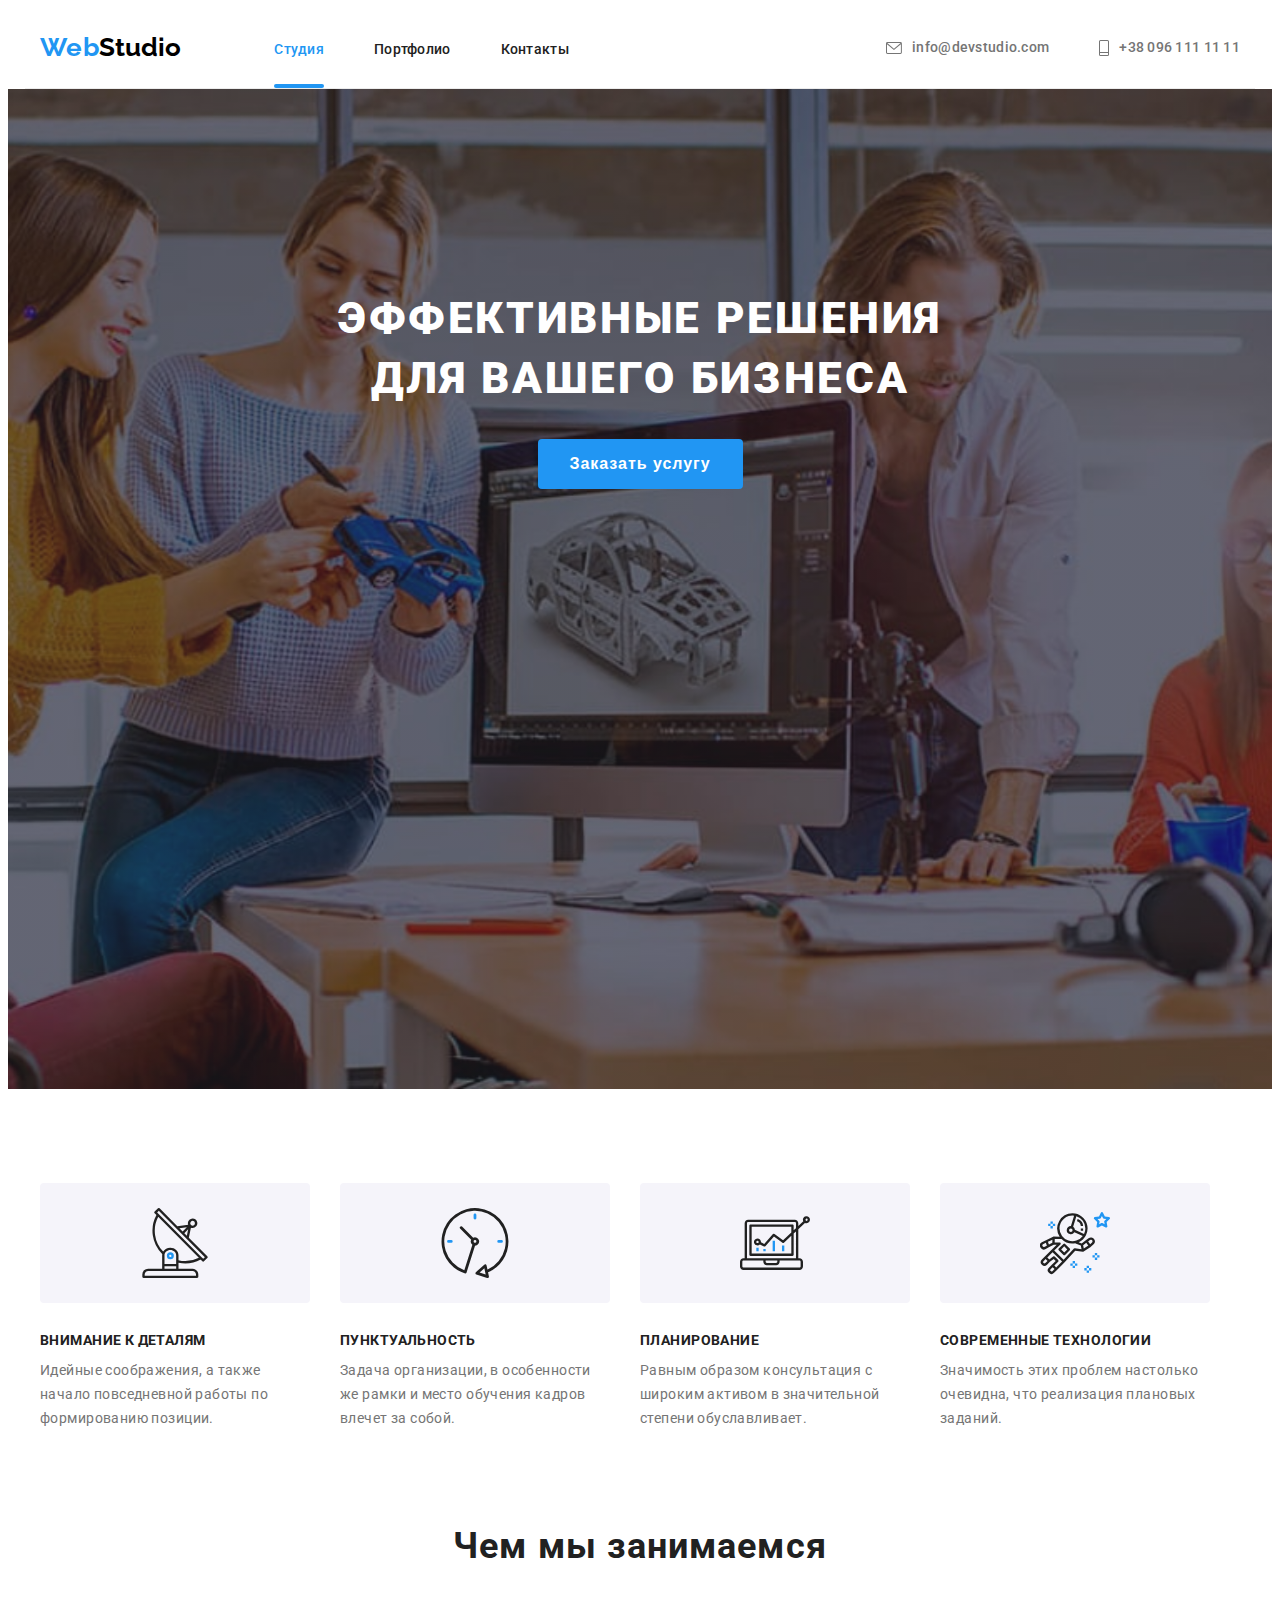
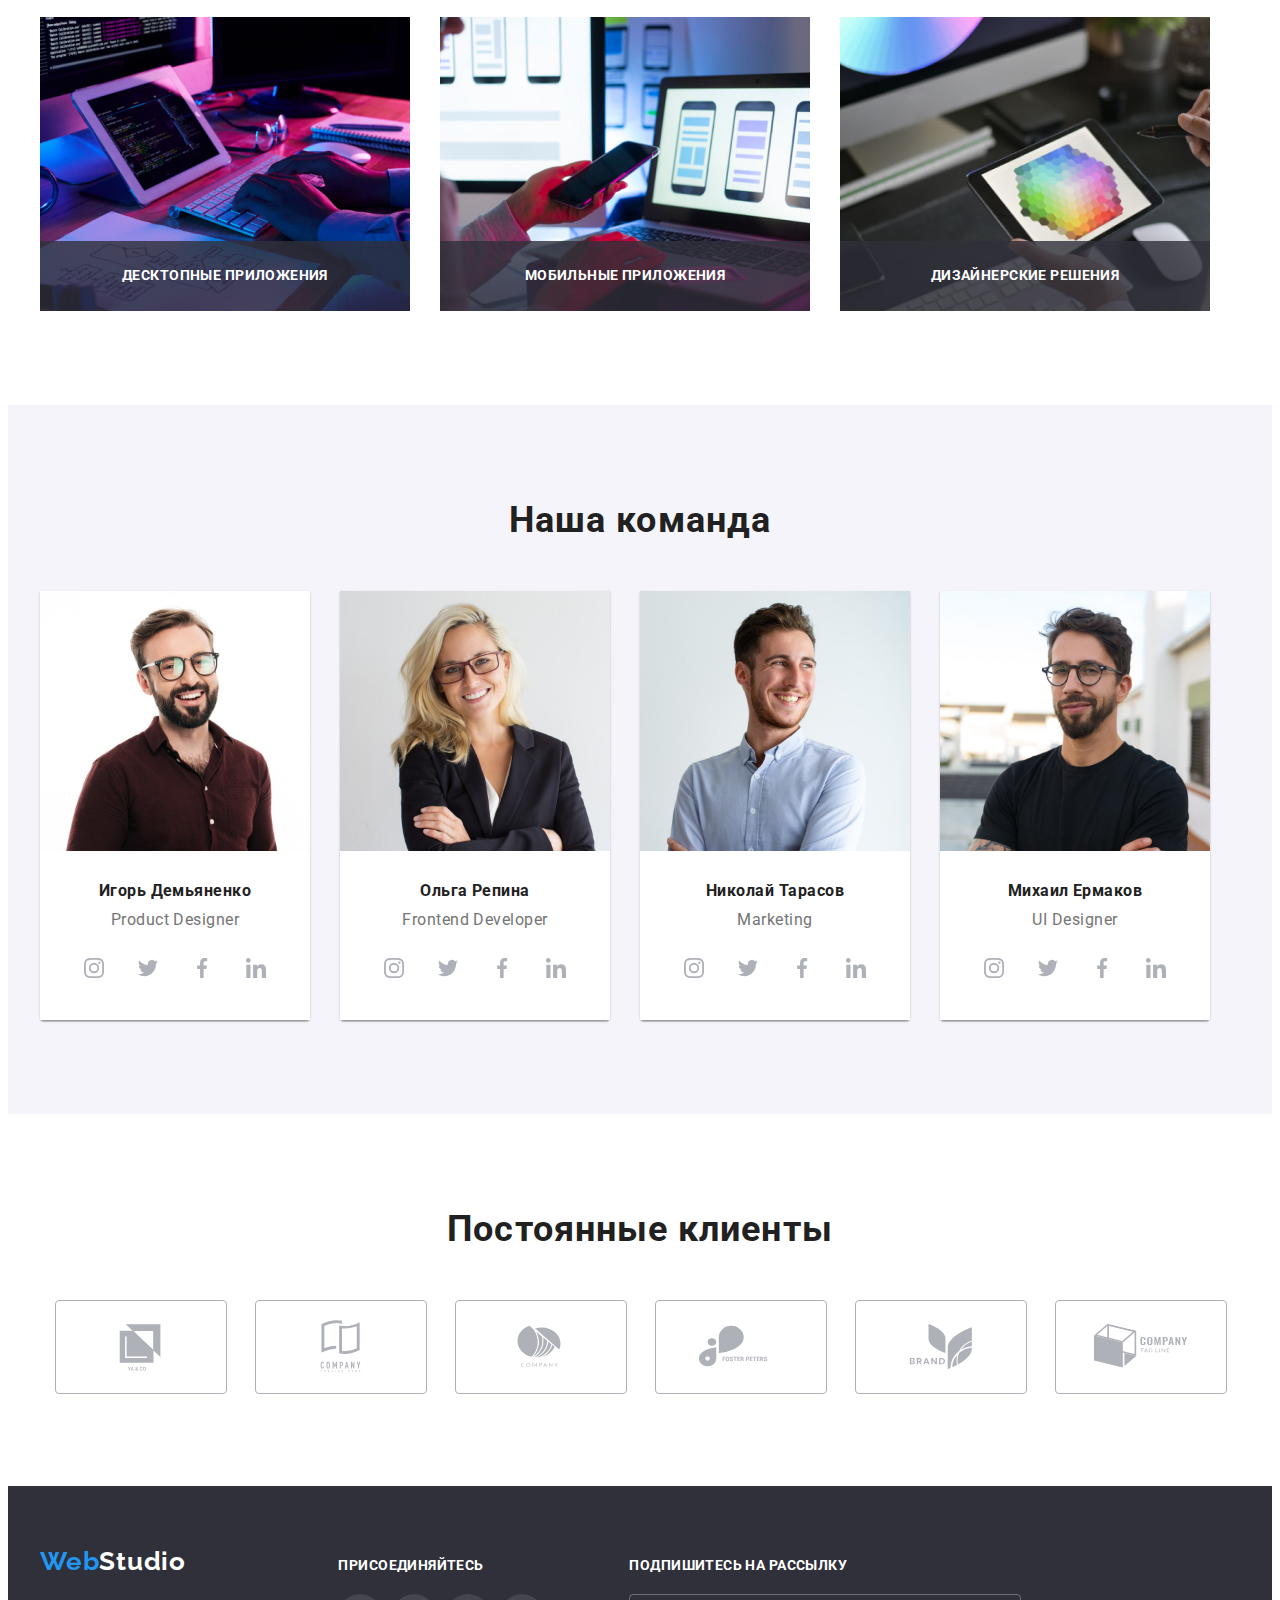
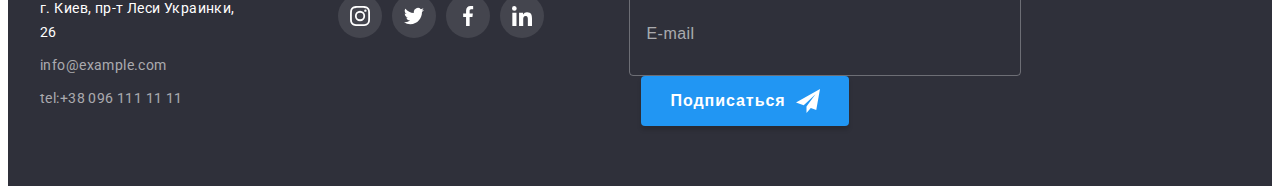
==== index.html @ cd9fed8a "hw-6 clone" ====
<!DOCTYPE html>
<html lang="en">
  <head>
    <meta charset="UTF-8" />
    <meta http-equiv="X-UA-Compatible" content="IE=edge" />
    <meta name="viewport" content="width=device-width, initial-scale=1.0" />
    <title>Document</title>
    <link
      href="https://fonts.googleapis.com/css2?family=Raleway:wght@700&family=Roboto:wght@400;500;700;900&display=swap"
      rel="stylesheet"
    />
    <link
      rel="stylesheet"
      href="https://cdnjs.cloudflare.com/ajax/libs/modern-normalize/1.1.0/modern-normalize.min.css"
      integrity="sha512-wpPYUAdjBVSE4KJnH1VR1HeZfpl1ub8YT/NKx4PuQ5NmX2tKuGu6U/JRp5y+Y8XG2tV+wKQpNHVUX03MfMFn9Q=="
      crossorigin="anonymous"
      referrerpolicy="no-referrer"
    />
    <link rel="stylesheet" href="./CSS/Styles.css" />
  </head>
  <body>
    <header class="header">
      <div class="container header-container">
        <nav class="navigation">
          <a href="" class="logo"><span class="logo-web">Web</span>Studio</a>
          <ul class="site-nav list">
            <li class="header-item">
              <a href="" class="nav-menu-link link current">Студия</a>
            </li>
            <li class="header-item">
              <a href="./portfolio.html" class="nav-menu-link link"
                >Портфолио</a
              >
            </li>
            <li class="header-item">
              <a href="" class="nav-menu-link link">Контакты</a>
            </li>
          </ul>
        </nav>
        <ul class="auth-nav list">
          <li class="header-link">
            <a href="mailto:info@devstudio.com" class="link">
              <svg class="icon-header" height="12" width="16">
                <use href="./imagas/icons.svg#icon-envelope"></use>
              </svg>
              info@devstudio.com</a
            >
          </li>
          <li class="header-link">
            <a href="tel:+380961111111" class="link">
              <svg class="icon-header" height="16" width="10">
                <use href="./imagas/icons.svg#icon-Vector"></use>
              </svg>
              +38 096 111 11 11</a
            >
          </li>
        </ul>
      </div>
    </header>
    <main>
      <section class="hero">
        <h1 class="hero-title">Эффективные решения <br />для вашего бизнеса</h1>
        <button type="button" class="hero-btn btn" data-modal-open>
          Заказать услугу
        </button>
      </section>
      <section class="section about">
        <div class="container">
          <h2 class="visually-hidden">galery</h2>
          <ul class="about-list">
            <li class="about-item">
              <div class="icon-about">
                <svg width="70" height="70">
                  <use href="imagas/icons.svg#icon-antenna"></use>
                </svg>
              </div>
              <h3 class="about-title">Внимание к деталям</h3>
              <p class="about-text">
                Идейные соображения, а также начало повседневной работы по
                формированию позиции.
              </p>
            </li>
            <li class="about-item">
              <div class="icon-about">
                <svg width="70" height="70">
                  <use href="imagas/icons.svg#icon-clock"></use>
                </svg>
              </div>
              <h3 class="about-title">Пунктуальность</h3>
              <p class="about-text">
                Задача организации, в особенности же рамки и место обучения
                кадров влечет за собой.
              </p>
            </li>
            <li class="about-item">
              <div class="icon-about">
                <svg width="70" height="70">
                  <use href="imagas/icons.svg#icon-diagram"></use>
                </svg>
              </div>
              <h3 class="about-title">Планирование</h3>
              <p class="about-text">
                Равным образом консультация с широким активом в значительной
                степени обуславливает.
              </p>
            </li>
            <li class="about-item">
              <div class="icon-about">
                <svg width="70" height="70">
                  <use href="imagas/icons.svg#icon-astronaut"></use>
                </svg>
              </div>
              <h3 class="about-title">Современные технологии</h3>
              <p class="about-text">
                Значимость этих проблем настолько очевидна, что реализация
                плановых заданий.
              </p>
            </li>
          </ul>
        </div>
      </section>
      <section class="section section-works">
        <div class="container">
          <h2 class="section-title">Чем мы занимаемся</h2>
          <ul class="works-list">
            <li class="works-item">
              <img
                class="works-img"
                src="./imagas/img.png"
                alt="/images/
                    What are we doing"
                width="370"
                height="294"
              />
              <p class="work-text">Десктопные приложения</p>
            </li>
            <li class="works-item">
              <img
                class="works-img"
                src="./imagas/img_1.png"
                alt="/images/
                    What are we doing"
                width="370"
                height="294"
              />
              <p class="work-text">Мобильные приложения</p>
            </li>
            <li class="works-item">
              <img
                class="works-img"
                src="./imagas/img_2.png"
                alt="/images/
                    What are we doing"
                width="370"
                height="294"
              />
              <p class="work-text">Дизайнерские решения</p>
            </li>
          </ul>
        </div>
      </section>
      <section class="section team">
        <div class="container">
          <h2 class="section-title">Наша команда</h2>
          <ul class="team-list">
            <li class="team-item">
              <img
                class="team-img"
                src="./imagas/Игорь_Демьяненко.jpg"
                alt="./images/
                    Igor Demyanenko"
                width="270"
                height="260"
              />
              <div class="team-item-contens">
                <h3 class="team-title">Игорь Демьяненко</h3>
                <p class="team-text">Product Designer</p>
                <ul class="icon-socials">
                  <li class="icon-team">
                    <a class="icon-link" href="#">
                      <svg class="icon-team-svg" width="20" height="20">
                        <use href="imagas/icons.svg#icon-instagram"></use>
                      </svg>
                    </a>
                  </li>
                  <li class="icon-team">
                    <a class="icon-link" href="#">
                      <svg class="icon-team-svg" width="20" height="20">
                        <use href="imagas/icons.svg#icon-twitter"></use>
                      </svg>
                    </a>
                  </li>
                  <li class="icon-team">
                    <a class="icon-link" href="#">
                      <svg class="icon-team-svg" width="20" height="20">
                        <use href="imagas/icons.svg#icon-facebook"></use>
                      </svg>
                    </a>
                  </li>
                  <li class="icon-team">
                    <a class="icon-link" href="#">
                      <svg class="icon-team-svg" width="20" height="20">
                        <use href="imagas/icons.svg#icon-linkedin"></use>
                      </svg>
                    </a>
                  </li>
                </ul>
              </div>
            </li>
            <li class="team-item">
              <img
                class="team-img"
                src="./imagas/Ольга_Репина-min.jpg"
                alt="./images/Olga Repina"
                width="270"
                height="260"
              />
              <div class="team-item-contens">
                <h3 class="team-title">Ольга Репина</h3>
                <p class="team-text">Frontend Developer</p>
                <ul class="icon-socials">
                  <li class="icon-team">
                    <a class="icon-link" href="#">
                      <svg class="icon-team-svg" width="20" height="20">
                        <use href="imagas/icons.svg#icon-instagram"></use>
                      </svg>
                    </a>
                  </li>
                  <li class="icon-team">
                    <a class="icon-link" href="#">
                      <svg class="icon-team-svg" width="20" height="20">
                        <use href="imagas/icons.svg#icon-twitter"></use>
                      </svg>
                    </a>
                  </li>
                  <li class="icon-team">
                    <a class="icon-link" href="#">
                      <svg class="icon-team-svg" width="20" height="20">
                        <use href="imagas/icons.svg#icon-facebook"></use>
                      </svg>
                    </a>
                  </li>
                  <li class="icon-team">
                    <a class="icon-link" href="#">
                      <svg class="icon-team-svg" width="20" height="20">
                        <use href="imagas/icons.svg#icon-linkedin"></use>
                      </svg>
                    </a>
                  </li>
                </ul>
              </div>
            </li>
            <li class="team-item">
              <img
                class="team-img"
                src="./imagas/Николай_Тарасов.jpg"
                alt="./images/Nikolay Tarasov
                    .jpg"
                width="270"
                height="260"
              />
              <div class="team-item-contens">
                <h3 class="team-title">Николай Тарасов</h3>
                <p class="team-text">Marketing</p>
                <ul class="icon-socials">
                  <li class="icon-team">
                    <a class="icon-link" href="#">
                      <svg class="icon-team-svg" width="20" height="20">
                        <use href="imagas/icons.svg#icon-instagram"></use>
                      </svg>
                    </a>
                  </li>
                  <li class="icon-team">
                    <a class="icon-link" href="#">
                      <svg class="icon-team-svg" width="20" height="20">
                        <use href="imagas/icons.svg#icon-twitter"></use>
                      </svg>
                    </a>
                  </li>
                  <li class="icon-team">
                    <a class="icon-link" href="#">
                      <svg class="icon-team-svg" width="20" height="20">
                        <use href="imagas/icons.svg#icon-facebook"></use>
                      </svg>
                    </a>
                  </li>
                  <li class="icon-team">
                    <a class="icon-link" href="#">
                      <svg class="icon-team-svg" width="20" height="20">
                        <use href="imagas/icons.svg#icon-linkedin"></use>
                      </svg>
                    </a>
                  </li>
                </ul>
              </div>
            </li>
            <li class="team-item">
              <img
                class="team-img"
                src="./imagas/Михаил_Ермаков.jpg"
                alt="./images/Mikhail Ermakov.jpg"
                width="270"
                height="260"
              />
              <div class="team-item-contens">
                <h3 class="team-title">Михаил Ермаков</h3>
                <p class="team-text">UI Designer</p>
                <ul class="icon-socials">
                  <li class="icon-team">
                    <a class="icon-link" href="#">
                      <svg class="icon-team-svg" width="20" height="20">
                        <use href="imagas/icons.svg#icon-instagram"></use>
                      </svg>
                    </a>
                  </li>
                  <li class="icon-team">
                    <a class="icon-link" href="#">
                      <svg class="icon-team-svg" width="20" height="20">
                        <use href="imagas/icons.svg#icon-twitter"></use>
                      </svg>
                    </a>
                  </li>
                  <li class="icon-team">
                    <a class="icon-link" href="#">
                      <svg class="icon-team-svg" width="20" height="20">
                        <use href="imagas/icons.svg#icon-facebook"></use>
                      </svg>
                    </a>
                  </li>
                  <li class="icon-team">
                    <a class="icon-link" href="#">
                      <svg class="icon-team-svg" width="20" height="20">
                        <use href="imagas/icons.svg#icon-linkedin"></use>
                      </svg>
                    </a>
                  </li>
                </ul>
              </div>
            </li>
          </ul>
        </div>
      </section>
      <section class="section clients">
        <div class="container">
          <h2 class="section-title">Постоянные клиенты</h2>
          <ul class="icon-clients">
            <li class="client-list">
              <a class="client-link" href="">
                <svg class="icon-client-svg" width="106" height="60">
                  <use href="./imagas/icons.svg#icon-logo-one"></use>
                </svg>
              </a>
            </li>
            <li class="client-list">
              <a class="client-link" href="">
                <svg class="icon-client-svg" width="106" height="60">
                  <use href="./imagas/icons.svg#icon-logo-two"></use>
                </svg>
              </a>
            </li>
            <li class="client-list">
              <a class="client-link" href="">
                <svg class="icon-client-svg" width="106" height="60">
                  <use href="./imagas/icons.svg#icon-logo-three"></use>
                </svg>
              </a>
            </li>
            <li class="client-list">
              <a class="client-link" href="">
                <svg class="icon-client-svg" width="106" height="60">
                  <use href="./imagas/icons.svg#icon-logo-four"></use>
                </svg>
              </a>
            </li>
            <li class="client-list">
              <a class="client-link" href="">
                <svg class="icon-client-svg" width="106" height="60">
                  <use href="./imagas/icons.svg#icon-logo-five"></use>
                </svg>
              </a>
            </li>
            <li class="client-list">
              <a class="client-link" href="">
                <svg class="icon-client-svg" width="106" height="60">
                  <use href="./imagas/icons.svg#icon-logo-sex"></use>
                </svg>
              </a>
            </li>
          </ul>
        </div>
      </section>
    </main>
    <footer class="footer">
      <div class="container container-footer">
        <div class="contact">
          <div class="logo-item">
            <a href="" class="logo-footer"
              ><span class="logo-web">Web</span>Studio</a
            >
          </div>
          <address>
            <p class="footer-text">г. Киев, пр-т Леси Украинки, 26</p>
            <ul class="footer-list">
              <li class="footer-item">
                <a href="mailto:info@example.com" class="footer-link"
                  >info@example.com</a
                >
              </li>
              <li>
                <a href="tel:+380961111111" class="footer-link"
                  >tel:+38 096 111 11 11</a
                >
              </li>
            </ul>
          </address>
        </div>
        <div class="footer-social">
          <p class="footer-social-text">присоединяйтесь</p>
          <ul class="icon-socials">
            <li class="icon-footer">
              <a class="icon-link icon-link-footer" href="#">
                <svg class="icon-team-svg" width="20" height="20">
                  <use href="imagas/icons.svg#icon-instagram"></use>
                </svg>
              </a>
            </li>
            <li class="icon-footer">
              <a class="icon-link icon-link-footer" href="#">
                <svg class="icon-team-svg" width="20" height="20">
                  <use href="imagas/icons.svg#icon-twitter"></use>
                </svg>
              </a>
            </li>
            <li class="icon-footer">
              <a class="icon-link icon-link-footer" href="#">
                <svg class="icon-team-svg" width="20" height="20">
                  <use href="imagas/icons.svg#icon-facebook"></use>
                </svg>
              </a>
            </li>
            <li class="icon-footer">
              <a class="icon-link icon-link-footer" href="#">
                <svg class="icon-team-svg" width="20" height="20">
                  <use href="imagas/icons.svg#icon-linkedin"></use>
                </svg>
              </a>
            </li>
          </ul>
        </div>
        <div class="footer-social">
          <p class="footer-social-text">Подпишитесь на рассылку</p>
          <form class="online-form-footer">
            <input
              class="online-input-footer"
              name="online-email"
              type="email"
              placeholder="E-mail"
            />
             <button type="submit" class="online-btn modal-btn-send btn">Подписаться
              <svg class="icon-send" width="24" height="24">
                <use href="./imagas/icons.svg#icon-send"></use>
              </svg>
            </button> 
          </form>
        </div>
      </div>
    </footer>
    <div class="backdrop is-hidden" data-modal>
      <div class="modal">
        <div class="icon-item-close">
          <button type="button" data-modal-close class="modal-close">
            <svg class="icon-close" width="18" height="18">
              <use href="./imagas/icons.svg#icon-close"></use>
            </svg>
          </button>
        </div>
        <p class="modal-title">Оставьте свои данные, мы вам перезвоним</p>
        <form class="js-speaker-form">
          <div class="form-field">
            <label for="user-name" class="modal-label">Имя</label>
            <div class="modal-input-svg">
              <input
                type="text"
                class="modal-input"
                name="user-name"
                id="user-name"
                required
              />
              <svg class="model-icon" width="18" height="18">
                <use href="./imagas/icons.svg#icon-person"></use>
              </svg>
            </div>
          </div>
          <div class="form-field">
            <label for="user-tel" class="modal-label">Телефон</label>
            <div class="modal-input-svg">
              <input
                type="tel"
                class="modal-input"
                name="user-tel"
                id="user-tel"
                required
              />
              <svg class="model-icon" width="18" height="18">
                <use href="./imagas/icons.svg#icon-phone"></use>
              </svg>
            </div>
          </div>
          <div class="form-field">
            <label for="user-email" class="modal-label">Почта</label>
            <div class="modal-input-svg">
              <input
                type="email"
                class="modal-input"
                name="user-email"
                id="user-email"
                required
              />
              <svg class="model-icon" width="18" height="18">
                <use href="./imagas/icons.svg#icon-email"></use>
              </svg>
            </div>
          </div>
          <div class="form-field">
            <label for="user-text" class="modal-label">Комментарий</label>
            <textarea
              placeholder="Введите текст"
              name="user-text"
              id="user-text"
              class="modal-input model-text"
            ></textarea>
          </div>
            <input
            type="checkbox"
            name="policy"
            id="policy"
            class="modal-check visually-hidden"
          />
          <label for="policy" class="modal-check-text"
            > <span>
              <svg class="modal-check-icon" width="16" height="15">
                <use href="./imagas/icons.svg#icon-check"></use>
              </svg>
            </span> 
            Соглашаюсь с рассылкой и принимаю <a class="modal-link" href="№"> Условия договора</a>
            </label
          > 
          <div class="modal-btn">
            <button type="submit" class="modal-btn-send btn">Отправить</button>
          </div>
        </form>
      </div>
    </div>
    <script src="./js/modal.js"></script>
  </body>
</html>
---- CSS/Styles.css ----
:root {
  --primary-text-color: #212121;
  --title-text-color: #757575;
  --accent-color: #2196f3;
  --primary-white-color: #ffffff;
  --button-color: #f5f4fa;
  --lodo-color: #000000;
  --background: #2f303a;
  --social: #afb1b8;
  --background-section: #e5e5e5;
  --border-color:#eeeeee;
  --background-color-work:rgba(47, 48, 58, 0.8);
  --background-color-modal:rgba(0, 0, 0, 0.2);
  --model-shadov:0px 1px 3px rgba(0, 0, 0, 0.12), 0px 1px 1px rgba(0, 0, 0, 0.14), 0px 2px 1px rgba(0, 0, 0, 0.2)
  --background-overlay:  rgba(33, 150, 243, 0.9);
  --header-border-boottom:#ECECEC;
  --box-shadow-team:0px 1px 3px rgba(0, 0, 0, 0.12), 0px 1px 1px rgba(0, 0, 0, 0.14),
  0px 2px 1px rgba(0, 0, 0, 0.2);
  --shadow-button:0px 3px 1px rgba(0, 0, 0, 0.1), 0px 1px 2px rgba(0, 0, 0, 0.08), 0px 2px 2px rgba(0, 0, 0, 0.12);
  --modal-input-border:  rgba(33, 33, 33, 0.2);
  --border-input-footer: rgba(255, 255, 255, 0.3);
  --placeholder-footer:  rgba(255, 255, 255, 0.6);
  --placeholder-model: rgba(117, 117, 117, 0.5);
  --butoon-hover:#188CE8;
  --butoon-shadow: 0px 4px 4px rgba(0, 0, 0, 0.15)
}

p,
h1,
h2,
h3,
h4,
h5 {
  margin: 0;
}

.container {
  width: 1200px;
  padding-left: 15px;
  padding-right: 15px;
  margin: 0 auto;
}

.section {
  padding-top: 94px;
  padding-bottom: 94px;
}

ul {
  list-style: none;
  margin: 0;
  padding: 0;
}

a{
  text-decoration: none;
}


img {
  display: block;
  text-decoration: none;
}

button {
  cursor: pointer;
  border-radius: 4px;
  border: none;
}

body {
  color: var(--primary-text-color);
  font-family: Roboto, sans-serif;
}

/* -----------logo ----------*/

.logo {
  font-family: Raleway, cursive;
  font-weight: 700;
  font-size: 26px;
  line-height: 1.2;
  color: var(--lodo-color);
  padding-top: 24px;
  padding-bottom: 25px;
}

.logo-web {
  font-family: Raleway;
  font-weight: 700;
  font-size: 26px;
  line-height: 1.2;
  letter-spacing: 0.03em;
  color: var(--accent-color);
}

/* ----------Header--------------*/

.header-link {
  fill: currentColor;
}

.header-container {
  display: flex;
  align-items: center;
  border-bottom: 1px solid var(--header-border-boottom)
}
.logo {
  margin-right: 93px;
}

.header-item + .header-item,
.header-link + .header-link {
  margin-left: 50px;
}

.icon-header {
  margin-right: 10px;
} 

.navigation {
  display: flex;
  align-items: center;
}
.site-nav {
  display: flex;
}
.auth-nav {
  display: flex;
  margin-left: auto;
}
.nav-menu-link {
  position: relative;
  font-weight: 500;
  font-size: 14px;
  line-height: 1.14;
  letter-spacing: 0.02em;
  color: var(--primary-text-color);
  transition: color 250ms cubic-bezier(0.4, 0, 0.2, 1);
}

.nav-menu-link:hover,
.nav-menu-link:focus,
.nav-menu-link.current  {
  color: var(--accent-color);
  transition: color 250ms cubic-bezier(0.4, 0, 0.2, 1);
}


.nav-menu-link.current::after {
  content: '';
  left: 0;
  bottom: -31px;
  width: 100%;
  height: 4px;
  border-radius: 2px;
  display: block;
  position: absolute;
  background-color: var(--accent-color);
  transition: background-color 250ms cubic-bezier(0.4, 0, 0.2, 1);
}

.auth-nav .link {
  display: flex;
  font-weight: 500;
  font-size: 14px;
  line-height: 1.14;
  letter-spacing: 0.02em;
  color: var(--title-text-color);
  align-items: center;
  transition: color 250ms cubic-bezier(0.4, 0, 0.2, 1);
}

.auth-nav .link:hover,
.auth-nav .link:focus{
  color: var(--accent-color);
  transition: color 250ms cubic-bezier(0.4, 0, 0.2, 1);
}

/* -------------Hero -------------*/

.hero {
  max-width: 1600px;
  height: 600px;
  margin-left: auto;
  margin-right: auto;
  background-image: linear-gradient(
      to right,
      rgba(47, 48, 58, 0.4),
      rgba(47, 48, 58, 0.4)
    ),
    url(../imagas/hero.jpg);
  background-repeat: no-repeat;
  background-position: center;
  background-size: cover;
  padding: 200px 0;
  background-color: var(--background);
  text-align: center;
}

.hero-title {
  font-weight: 900;
  font-size: 44px;
  line-height: 1.36;
  text-align: center;
  letter-spacing: 0.06em;
  text-transform: uppercase;
  color: var(--primary-white-color);
  margin-bottom: 30px;
}

.hero-btn, .btn{
  font-weight: 700;
  font-size: 16px;
  line-height: 1.88;
  text-align: center;
  letter-spacing: 0.06em;
  color: var(--primary-white-color);
  background-color: var(--accent-color);
  padding: 10px 32px;
}



/* ----------about--------- */


.icon-about {
  background-color: var(--button-color);
  height: 120px;
  border-radius: 4px;
  display: flex;
  justify-content: center;
  align-items: center;
  margin-bottom: 30px;
}

.visually-hidden {
  position: absolute;
  width: 1px;
  height: 1px;
  margin: -1px;
  border: 0;
  padding: 0;
  white-space: nowrap;
  clip-path: inset(100%);
  clip: rect(0 0 0 0);
  overflow: hidden;
}

.about-list {
  display: flex;
}
.about-item {
  width: 270px;
}

.about-item + .about-item {
  margin-left: 30px;
}

.about-title {
  font-weight: 700;
  font-size: 14px;
  line-height: 1.14;
  letter-spacing: 0.03em;
  text-transform: uppercase;
  color: var(--primary-text-color);
  margin-bottom: 10px;
}

.about-text {
  font-size: 14px;
  line-height: 1.71;
  letter-spacing: 0.03em;
  color: var(--title-text-color);
}

.section-works {
  padding-top: 0;
}

.works-list {
  display: flex;
}
.works-item + .works-item {
  margin-left: 30px;
}
.works-item{
  position: relative;
}
.work-text {
  font-weight: bold;
  font-size: 14px;
  line-height: 1.14;
  text-align: center;
  letter-spacing: 0.03em;
  text-transform: uppercase;
  display: flex;
  align-items: center;
  justify-content: center;
  position: absolute;
  bottom: 0px;
  width: 100%;
  height: 70px;
  background-color: var(--background-color-work);
  color: var(--primary-white-color);
}

/* ----------------team--------- */

.icon-socials {
  display: flex;
  justify-content: center;
}

.icon-team + .icon-team {
  margin-left: 10px;
}


.icon-link {
  display: flex;
  align-items: center;
  justify-content: center;
  border-radius: 50%;
  width: 100%;
  height: 100%;
  fill: var(--social);
  transition:  fill 250ms cubic-bezier(0.4, 0, 0.2, 1),
  background-color 250ms cubic-bezier(0.4, 0, 0.2, 1);
}

.icon-team {
  width: 44px;
  height: 44px;
}
.icon-link-footer{
  fill: var(--primary-white-color);
}

.icon-link:hover,
.icon-link:focus {
  background-color: var(--accent-color);
  fill: var(--primary-white-color);
  transition: fill 250ms cubic-bezier(0.4, 0, 0.2, 1);
}

.team-item {
  box-shadow: var(--box-shadow-team);
  border-radius: 0px 0px 4px 4px;
}


.team-list {
  display: flex;
}
.team-item + .team-item {
  margin-left: 30px;
}
.team-item-contens {
  padding-top: 30px;
  padding-bottom: 30px;
  background-color: var(--primary-white-color);
}
.team {
  background-color: var(--button-color);
}

.section-title {
  font-weight: 700;
  font-size: 36px;
  line-height: 1.17;
  text-align: center;
  letter-spacing: 0.03em;
  color: var(--primary-text-color);
  margin-bottom: 50px;
}

.team-title {
  font-weight: 700;
  font-size: 16px;
  line-height: 1.2;
  text-align: center;
  letter-spacing: 0.03em;
  color: var(--primary-text-color);
  margin-bottom: 10px;
}

.team-text {
  font-size: 16px;
  line-height: 1.2;
  text-align: center;
  letter-spacing: 0.03em;
  margin-bottom: 16px;
  color: var(--title-text-color);
}

/* -----------clients-------- */

.icon-clients {
  display: flex;
  justify-content: center;
}

.client-list {
  width: 170px;
  height: 92px;
}

.client-link{
  border: 1px solid var(--social);
  border-radius: 4px;
  display: flex;
  width: 100%;
  height: 100%;
  align-items: center;
  justify-content: center;
  fill: var(--social);
  transition: fill 250ms cubic-bezier(0.4, 0, 0.2, 1), border 250ms cubic-bezier(0.4, 0, 0.2, 1); 
}

.client-list + .client-list {
  margin-left: 30px;
}

.client-link:hover,
.client-link:focus {
  border-color: var(--accent-color);
  fill: var(--accent-color);
  transition: border-color 250ms cubic-bezier(0.4, 0, 0.2, 1), 
  fill 250ms cubic-bezier(0.4, 0, 0.2, 1); 
}


/* ---------footer------------ */

.footer {
  background-color: var(--background);
  padding: 60px 0;
}
.contact{
  flex-grow: 1;
}

.footer-social-text {
  font-weight: bold;
  font-size: 14px;
  line-height: 1.14;
  letter-spacing: 0.03em;
  text-transform: uppercase;
  color: var(--primary-white-color);
  margin-bottom: 20px;
}

.icon-footer {
  width: 44px;
  height: 44px;
  border-radius: 50%;
  background-color: rgba(255, 255, 255, 0.1);
  transition: background-color 250ms cubic-bezier(0.4, 0, 0.2, 1); 
}

.icon-footer + .icon-footer {
  margin-left: 10px;
}


.container-footer {
  display: flex;
  align-items: baseline;
  justify-content: space-around;
}

.footer-social {
  margin-left: 85px;
}

.logo-footer {
  font-family: Raleway;
  font-weight: 700;
  font-size: 26px;
  line-height: 1.19;
  letter-spacing: 0.03em;
  color: var(--primary-white-color);
}

.logo-item {
  margin-bottom: 20px;
}

address {
  font-style: normal;
  font-size: 14px;
  line-height: 1.71;
  letter-spacing: 0.03em;
}
.footer-text {
  color: var(--primary-white-color);
  margin-bottom: 9px;
}

.footer-link {
  color: rgba(255, 255, 255, 0.6);
}
.footer-item {
  margin-bottom: 9px;
}


/* ---------------modal--------------- */
.backdrop{
  position: fixed;
  top: 0;
  width: 100vw;
  height: 100vh;
  opacity: 1;
  transition: opacity 250ms cubic-bezier(0.4, 0, 0.2, 1); 
  background-color: var(--background-color-modal);
  
}

.backdrop.is-hidden .modal{
  transform: translate(-50%,-50%) scale(0.8);
}

.modal{
  position: absolute;
  top: 50%;
  left: 50%;
  transform: translate(-50%,-50%) scale(1);
  transition: transform 250ms cubic-bezier(0.4, 0, 0.2, 1); 
  min-width: 528px;
  min-height: 581px;
  background-color: var(--primary-white-color);
  border-radius: 4px;
  box-shadow: var(--model-shadov);
  padding: 40px;
}

.modal-title{
  font-weight: 700;
  font-size: 20px;
  line-height: 1.15;
  text-align: center;
  letter-spacing: 0.03em;
  color: var(--primary-text-color);
  margin-bottom: 30px;
}

.modal-input-svg{
  position: relative;
}

.modal-input:focus{
  border-color: var(--accent-color);
}
.modal-input:focus + .model-icon{
  fill: var(--accent-color);
}
 .form-field + .form-field{
  margin-top: 10px;
} 
.modal-input{
  width: 100%;
  height: 40px;
  border: 1px solid var(--modal-input-border);
  border-radius: 4px;
  outline: none;
  cursor: pointer;
  padding-left: 42px;
  transition: border 250ms cubic-bezier(0.4, 0, 0.2, 1), fill 250ms cubic-bezier(0.4, 0, 0.2, 1);
}
.model-icon{
  position: absolute;
  left: 15px;
  top: 50%;
  transform: translateY(-50%);
  fill: var(--primary-text-color);
  transition: fill 250ms cubic-bezier(0.4, 0, 0.2, 1);
}
.modal-label{
  font-size: 12px;
  line-height: 1.16;
  letter-spacing: 0.01em;
  color: var(--title-text-color);
  margin-bottom: 4px;
  display: block;
}

.model-text::placeholder{
  font-size: 14px;
  line-height: 1.14;
  letter-spacing: 0.01em;
  color: var(--placeholder-model);
}
.model-text{
  display: block;
  width: 100%;
  height: 120px;
  border: 1px solid var(--modal-input-border);
  border-radius: 4px;
  padding: 12px 16px 12px 16px;
  resize: none;
  outline: none;
  color: var(--primary-text-color);
}

.backdrop.is-hidden{
  opacity: 0;
  pointer-events: none;
  visibility: hidden;
} 
.modal-close{
  width: 30px;
  height: 30px;
  border-radius: 50%;
  border: 1px solid rgba(0, 0, 0, 0.1);
  background-color: transparent;
  position: absolute;
  display: flex;
  justify-content: center;
  align-items: center;
  top: 8px;
  right: 8px;
  transition: fill 250ms cubic-bezier(0.4, 0, 0.2, 1)
}

.modal-close:hover{
  fill: var(--accent-color);
} 

.checkbox-field{
  display: flex;
  justify-content: center;
}

.modal-check-text{
  font-size: 14px;
  line-height: 1.71;
  letter-spacing: 0.03em;
  color: var(--title-text-color);
  display: flex;
  align-items: center;
  justify-content: center;
  margin-top: 20px;
  margin-bottom: 30px;
}

.modal-check-text span{
  width: 16px;
  height: 15px;
  border: 2px solid var(--primary-text-color);
  border-radius: 2px;
  margin-right: 5px;
  display: flex;
  align-items: center;
  justify-content: center;
}

.modal-check-text{
  fill: transparent;
}

.modal-check:checked + .modal-check-text span{
  background-color: var(--accent-color);
  border: none;
}


.modal-check:checked + .modal-check-text svg{
  fill: var(--primary-white-color);
}
.modal-link{
  color: var(--accent-color);
  text-decoration: underline;
}

.modal-btn{
  display: flex;
  justify-content: center;
 
}

.modal-btn-send{
  padding: 10px 55px;
  box-shadow: 0px 4px 4px rgba(0, 0, 0, 0.15);
  transition:  background-color 250ms cubic-bezier(0.4, 0, 0.2, 1);
}

.modal-btn-send:hover {
  background-color: var(--butoon-hover);
}

.online-input-footer{
  width: 358px;
  height: 50px;
  background-color: transparent;
  border: none;
  border: 1px solid var(--border-input-footer);
  border-radius: 4px;
  padding: 15px 16px;
  color: var(--primary-white-color);
  outline: none;
  transition: border-color 250ms cubic-bezier(0.4, 0, 0.2, 1);
}

.online-input-footer::placeholder{
  font-size: 16px;
  line-height: 1.25;
  letter-spacing: 0.03em;
  color: var(--placeholder-footer);
  
}
.online-input-footer:focus{
  border-color: var(--accent-color);
}
.online-btn{
  display: inline-flex;
  align-items: center;
  margin-left: 12px;
  padding: 10px  29px;
}

.icon-send{

  fill: var(--primary-white-color);
  margin-left: 10px;
  align-items: center;
}



/* ----------Button----------- */

.button-list {
  display: flex;
  justify-content: center;
  align-items: center;
  margin-bottom: 50px;
}

.item-btn + .item-btn {
  margin-left: 8px;
}

.btn-text {
  font-weight: 500;
  font-size: 16px;
  line-height: 1.6;
  text-align: center;
  letter-spacing: 0.03em;
  color: var(--primary-text-color);
  padding: 6px 22px;
  transition: color 250ms cubic-bezier(0.4, 0, 0.2, 1),
  background-color 250ms cubic-bezier(0.4, 0, 0.2, 1);
}

.btn-text:hover,
.btn-text:focus {
  transition: color 250ms cubic-bezier(0.4, 0, 0.2, 1), 
  background-color 250ms cubic-bezier(0.4, 0, 0.2, 1),
  box-shadow 250ms cubic-bezier(0.4, 0, 0.2, 1),;
  color: var(--primary-white-color);
  background-color: var(--accent-color);
  box-shadow: var(--shadow-button);
  
}

/* -------------Contents--------- */


.content-list {
  display: flex;
  margin-left: -30px;
  flex-wrap: wrap;
  margin-bottom: -30px;
} 

.content-item {
  width: calc(100% / 3 - 30px);
  margin-left: 30px;
  margin-bottom: 30px;
  border-bottom: 1px solid var(--border-color);
  border-left: 1px solid var(--border-color);
  border-right: 1px solid var(--border-color);
}



.content-img{
  max-width: 100%;
  height: auto;
}
.item-content {
  padding-top: 20px;
  padding-bottom: 20px;
  padding-left: 24px;
  padding-right: 24px;
}

.content-title {
  font-weight: 700;
  font-size: 18px;
  line-height: 2;
  letter-spacing: 0.06em;
  color: var(--primary-text-color);
  margin-bottom: 4px;
}

.content-text {
  font-size: 16px;
  line-height: 1.9;
  letter-spacing: 0.03em;
  color: var(--title-text-color);
}

.box-overlay{
  position: relative;
  overflow: hidden;
}

.content-link:focus,
.content-link:hover,
.content-link:hover .overlay,
.content-link:focus .overlay{
  display: block;
  transform: translateY(0);
  box-shadow: 0px 1px 1px rgba(0, 0, 0, 0.12), 0px 4px 4px rgba(0, 0, 0, 0.06), 1px 4px 6px rgba(0, 0, 0, 0.16); 
} 

.overlay{
  position: absolute;
  top: 0;
  left: 0;
  width: 100%;
  height: 100%;
  background-color:  rgba(33, 150, 243, 0.9);
  transform: translateY(100%);
  transition: 250ms cubic-bezier(0.4, 0, 0.2, 1);

} 
.overlay-text{
  position: absolute;
  padding: 30px;
  font-size: 18px;
  line-height: 1.55;
  letter-spacing: 0.03em;
  color: var(--primary-white-color);
}
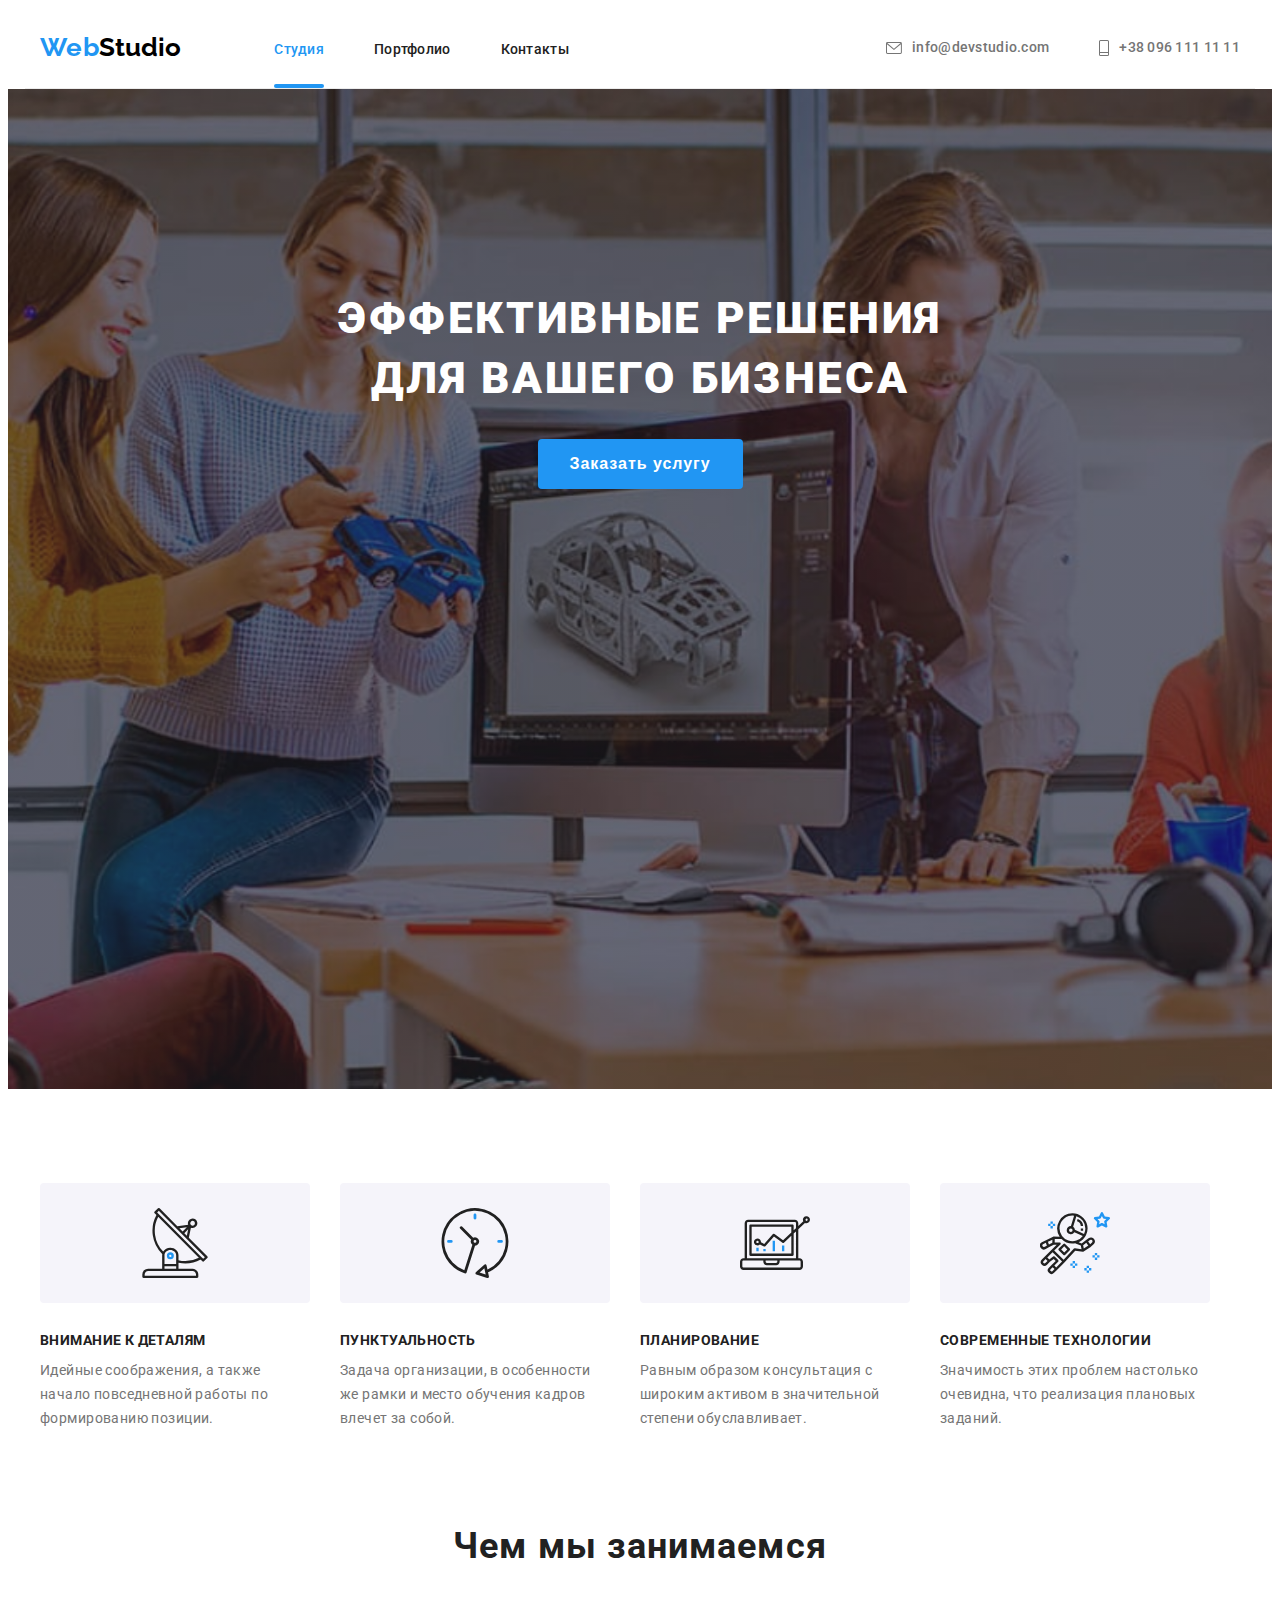
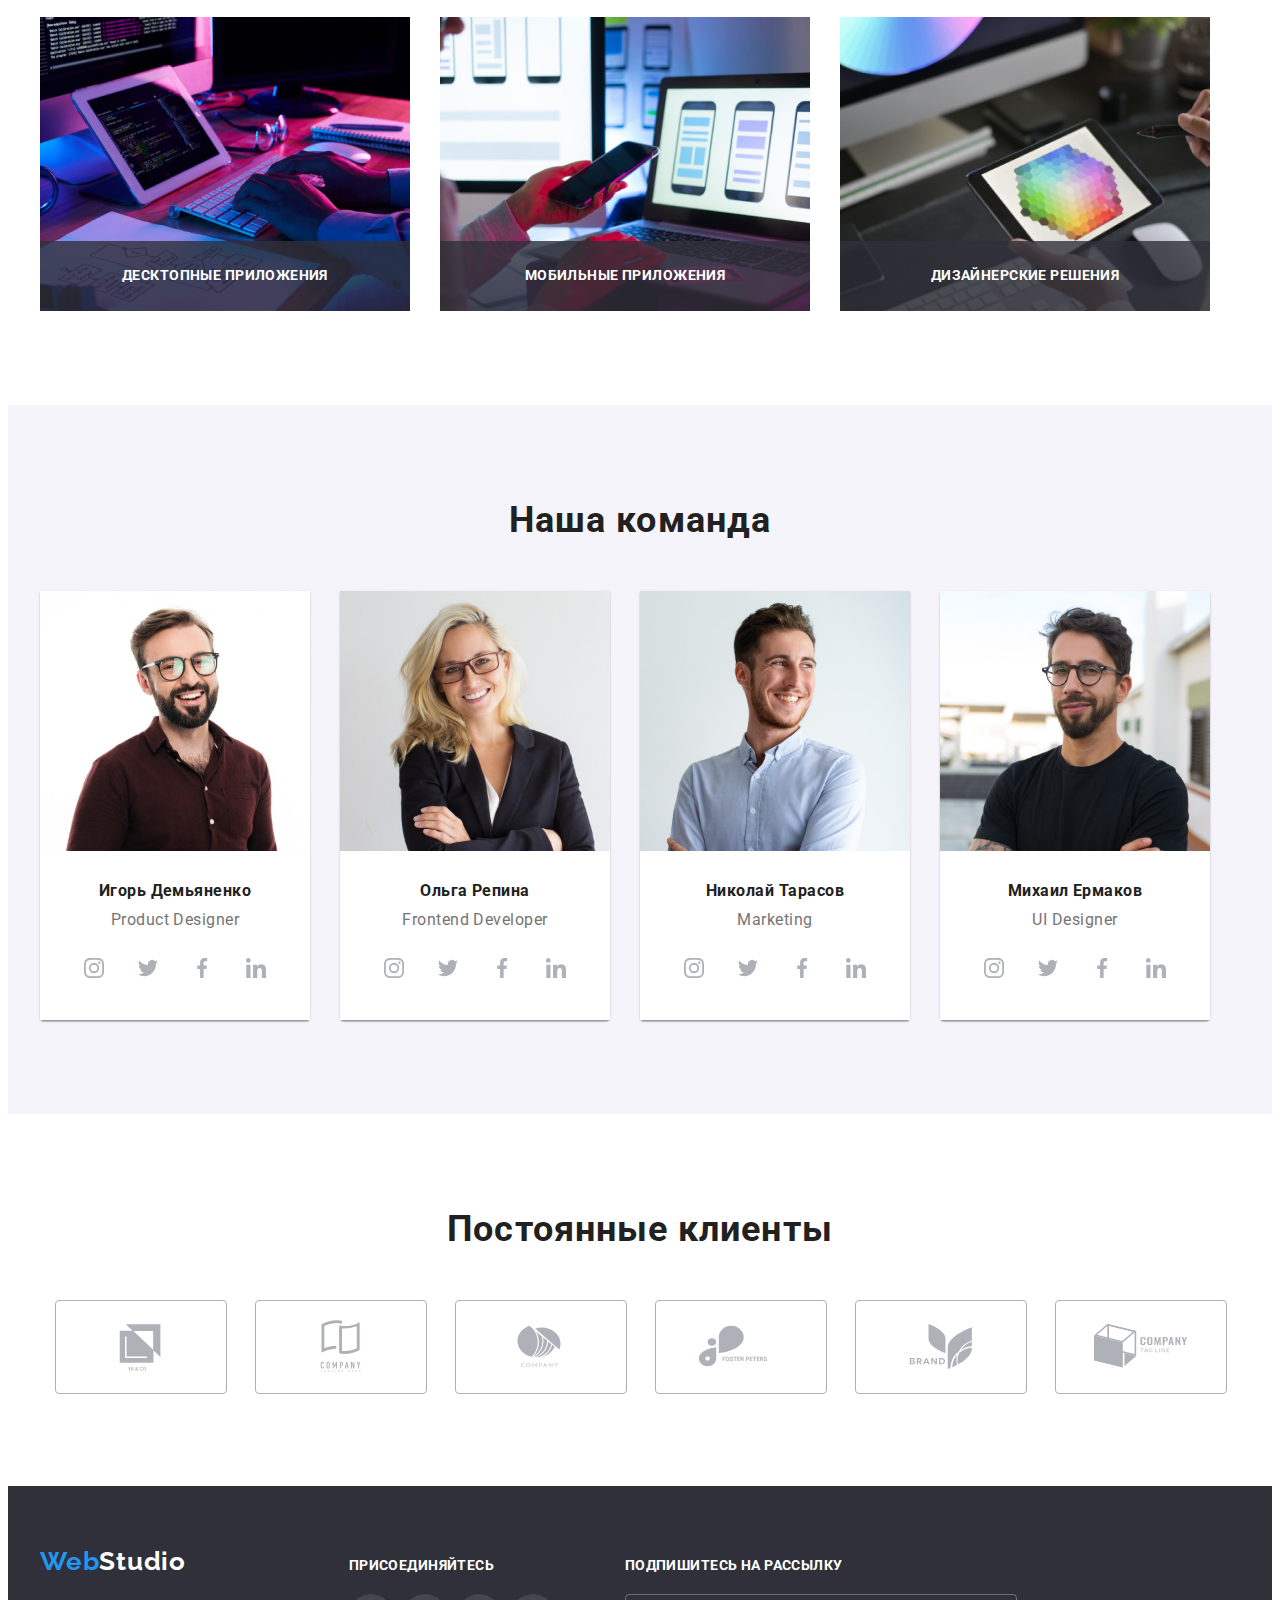
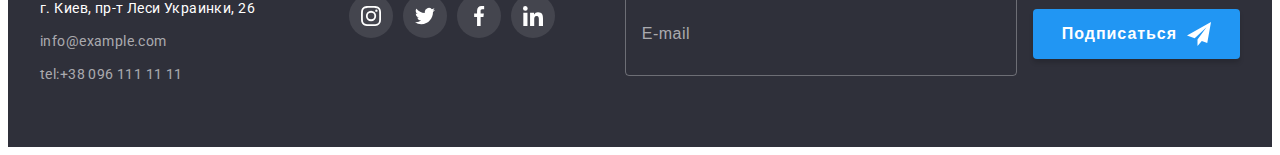
==== commit aa81b67a: "scss_hw-7" ====
--- a/index.html
+++ b/index.html
@@ -16,7 +16,7 @@
       crossorigin="anonymous"
       referrerpolicy="no-referrer"
     />
-    <link rel="stylesheet" href="./CSS/Styles.css" />
+    <link rel="stylesheet" href="./css/main.css">
   </head>
   <body>
     <header class="header">
--- a/css/main.css
+++ b/css/main.css
@@ -0,0 +1,828 @@
+:root {
+  --primary-text-color: #212121;
+  --title-text-color: #757575;
+  --accent-color: #2196f3;
+  --primary-white-color: #ffffff;
+  --button-color: #f5f4fa;
+  --lodo-color: #000000;
+  --background: #2f303a;
+  --social: #afb1b8;
+  --background-section: #e5e5e5;
+  --border-color:#eeeeee;
+  --background-color-work:rgba(47, 48, 58, 0.8);
+  --background-color-modal:rgba(0, 0, 0, 0.2);
+  --model-shadov:0px 1px 3px rgba(0, 0, 0, 0.12), 0px 1px 1px rgba(0, 0, 0, 0.14), 0px 2px 1px rgba(0, 0, 0, 0.2)
+    --background-overlay:  rgba(33, 150, 243, 0.9);
+  --header-border-boottom:#ECECEC;
+  --box-shadow-team:0px 1px 3px rgba(0, 0, 0, 0.12), 0px 1px 1px rgba(0, 0, 0, 0.14),
+    0px 2px 1px rgba(0, 0, 0, 0.2);
+  --shadow-button:0px 3px 1px rgba(0, 0, 0, 0.1), 0px 1px 2px rgba(0, 0, 0, 0.08), 0px 2px 2px rgba(0, 0, 0, 0.12);
+  --modal-input-border:  rgba(33, 33, 33, 0.2);
+  --border-input-footer: rgba(255, 255, 255, 0.3);
+  --placeholder-footer:  rgba(255, 255, 255, 0.6);
+  --placeholder-model: rgba(117, 117, 117, 0.5);
+  --butoon-hover:#188CE8;
+  --butoon-shadow: 0px 4px 4px rgba(0, 0, 0, 0.15)
+  ;
+}
+
+.visually-hidden {
+  position: absolute;
+  width: 1px;
+  height: 1px;
+  margin: -1px;
+  border: 0;
+  padding: 0;
+  white-space: nowrap;
+  clip-path: inset(100%);
+  clip: rect(0 0 0 0);
+  overflow: hidden;
+}
+
+p,
+h1,
+h2,
+h3,
+h4,
+h5 {
+  margin: 0;
+}
+
+ul {
+  list-style: none;
+  margin: 0;
+  padding: 0;
+}
+
+a {
+  text-decoration: none;
+}
+
+img {
+  display: block;
+  text-decoration: none;
+}
+
+button {
+  cursor: pointer;
+  border-radius: 4px;
+  border: none;
+}
+
+body {
+  color: var(--primary-text-color);
+  font-family: Roboto, sans-serif;
+}
+
+.container {
+  width: 1200px;
+  padding-left: 15px;
+  padding-right: 15px;
+  margin: 0 auto;
+}
+
+.section {
+  padding-top: 94px;
+  padding-bottom: 94px;
+}
+
+.section-title {
+  font-weight: 700;
+  font-size: 36px;
+  line-height: 1.17;
+  text-align: center;
+  letter-spacing: 0.03em;
+  color: var(--primary-text-color);
+  margin-bottom: 50px;
+}
+
+.logo {
+  font-family: Raleway, cursive;
+  font-weight: 700;
+  font-size: 26px;
+  line-height: 1.2;
+  color: var(--lodo-color);
+  padding-top: 24px;
+  padding-bottom: 25px;
+}
+
+.logo-web {
+  font-family: Raleway;
+  font-weight: 700;
+  font-size: 26px;
+  line-height: 1.2;
+  letter-spacing: 0.03em;
+  color: var(--accent-color);
+}
+
+.logo {
+  margin-right: 93px;
+}
+
+.hero-btn, .btn {
+  font-weight: 700;
+  font-size: 16px;
+  line-height: 1.88;
+  text-align: center;
+  letter-spacing: 0.06em;
+  color: var(--primary-white-color);
+  background-color: var(--accent-color);
+  padding: 10px 32px;
+}
+
+.modal-btn {
+  display: flex;
+  justify-content: center;
+}
+
+.modal-btn-send {
+  padding: 10px 55px;
+  box-shadow: 0px 4px 4px rgba(0, 0, 0, 0.15);
+  transition: background-color 250ms cubic-bezier(0.4, 0, 0.2, 1);
+}
+
+.modal-btn-send:hover {
+  background-color: var(--butoon-hover);
+}
+
+.button-list {
+  display: flex;
+  justify-content: center;
+  align-items: center;
+  margin-bottom: 50px;
+}
+
+.item-btn + .item-btn {
+  margin-left: 8px;
+}
+
+.btn-text {
+  font-weight: 500;
+  font-size: 16px;
+  line-height: 1.6;
+  text-align: center;
+  letter-spacing: 0.03em;
+  color: var(--primary-text-color);
+  padding: 6px 22px;
+  transition: color 250ms cubic-bezier(0.4, 0, 0.2, 1), background-color 250ms cubic-bezier(0.4, 0, 0.2, 1);
+}
+
+.btn-text:hover,
+.btn-text:focus {
+  transition: color 250ms cubic-bezier(0.4, 0, 0.2, 1), background-color 250ms cubic-bezier(0.4, 0, 0.2, 1), box-shadow 250ms cubic-bezier(0.4, 0, 0.2, 1);
+  color: var(--primary-white-color);
+  background-color: var(--accent-color);
+  box-shadow: var(--shadow-button);
+}
+
+.online-btn {
+  display: inline-flex;
+  align-items: center;
+  margin-left: 12px;
+  padding: 10px  29px;
+}
+
+.backdrop {
+  position: fixed;
+  top: 0;
+  width: 100vw;
+  height: 100vh;
+  opacity: 1;
+  transition: opacity 250ms cubic-bezier(0.4, 0, 0.2, 1);
+  background-color: var(--background-color-modal);
+}
+
+.backdrop.is-hidden .modal {
+  transform: translate(-50%, -50%) scale(0.8);
+}
+
+.modal {
+  position: absolute;
+  top: 50%;
+  left: 50%;
+  transform: translate(-50%, -50%) scale(1);
+  transition: transform 250ms cubic-bezier(0.4, 0, 0.2, 1);
+  min-width: 528px;
+  min-height: 581px;
+  background-color: var(--primary-white-color);
+  border-radius: 4px;
+  box-shadow: var(--model-shadov);
+  padding: 40px;
+}
+
+.modal-title {
+  font-weight: 700;
+  font-size: 20px;
+  line-height: 1.15;
+  text-align: center;
+  letter-spacing: 0.03em;
+  color: var(--primary-text-color);
+  margin-bottom: 30px;
+}
+
+.modal-input-svg {
+  position: relative;
+}
+
+.modal-input:focus {
+  border-color: var(--accent-color);
+}
+
+.modal-input:focus + .model-icon {
+  fill: var(--accent-color);
+}
+
+.form-field + .form-field {
+  margin-top: 10px;
+}
+
+.modal-input {
+  width: 100%;
+  height: 40px;
+  border: 1px solid var(--modal-input-border);
+  border-radius: 4px;
+  outline: none;
+  cursor: pointer;
+  padding-left: 42px;
+  transition: border 250ms cubic-bezier(0.4, 0, 0.2, 1), fill 250ms cubic-bezier(0.4, 0, 0.2, 1);
+}
+
+.model-icon {
+  position: absolute;
+  left: 15px;
+  top: 50%;
+  transform: translateY(-50%);
+  fill: var(--primary-text-color);
+  transition: fill 250ms cubic-bezier(0.4, 0, 0.2, 1);
+}
+
+.modal-label {
+  font-size: 12px;
+  line-height: 1.16;
+  letter-spacing: 0.01em;
+  color: var(--title-text-color);
+  margin-bottom: 4px;
+  display: block;
+}
+
+.model-text::placeholder {
+  font-size: 14px;
+  line-height: 1.14;
+  letter-spacing: 0.01em;
+  color: var(--placeholder-model);
+}
+
+.model-text {
+  display: block;
+  width: 100%;
+  height: 120px;
+  border: 1px solid var(--modal-input-border);
+  border-radius: 4px;
+  padding: 12px 16px 12px 16px;
+  resize: none;
+  outline: none;
+  color: var(--primary-text-color);
+}
+
+.backdrop.is-hidden {
+  opacity: 0;
+  pointer-events: none;
+  visibility: hidden;
+}
+
+.modal-close {
+  width: 30px;
+  height: 30px;
+  border-radius: 50%;
+  border: 1px solid rgba(0, 0, 0, 0.1);
+  background-color: transparent;
+  position: absolute;
+  display: flex;
+  justify-content: center;
+  align-items: center;
+  top: 8px;
+  right: 8px;
+  transition: fill 250ms cubic-bezier(0.4, 0, 0.2, 1);
+}
+
+.modal-close:hover {
+  fill: var(--accent-color);
+}
+
+.checkbox-field {
+  display: flex;
+  justify-content: center;
+}
+
+.modal-check-text {
+  font-size: 14px;
+  line-height: 1.71;
+  letter-spacing: 0.03em;
+  color: var(--title-text-color);
+  display: flex;
+  align-items: center;
+  justify-content: center;
+  margin-top: 20px;
+  margin-bottom: 30px;
+}
+
+.modal-check-text span {
+  width: 16px;
+  height: 15px;
+  border: 2px solid var(--primary-text-color);
+  border-radius: 2px;
+  margin-right: 5px;
+  display: flex;
+  align-items: center;
+  justify-content: center;
+}
+
+.modal-check-text {
+  fill: transparent;
+}
+
+.modal-check:checked + .modal-check-text span {
+  background-color: var(--accent-color);
+  border: none;
+}
+
+.modal-check:checked + .modal-check-text svg {
+  fill: var(--primary-white-color);
+}
+
+.modal-link {
+  color: var(--accent-color);
+  text-decoration: underline;
+}
+
+.online-input-footer {
+  width: 358px;
+  height: 50px;
+  background-color: transparent;
+  border: none;
+  border: 1px solid var(--border-input-footer);
+  border-radius: 4px;
+  padding: 15px 16px;
+  color: var(--primary-white-color);
+  outline: none;
+  transition: border-color 250ms cubic-bezier(0.4, 0, 0.2, 1);
+}
+
+.online-input-footer::placeholder {
+  font-size: 16px;
+  line-height: 1.25;
+  letter-spacing: 0.03em;
+  color: var(--placeholder-footer);
+}
+
+.online-input-footer:focus {
+  border-color: var(--accent-color);
+}
+
+.icon-send {
+  fill: var(--primary-white-color);
+  margin-left: 10px;
+  align-items: center;
+}
+
+.footer {
+  background-color: var(--background);
+  padding: 60px 0;
+}
+
+.contact {
+  flex-grow: 1;
+}
+
+.footer-social-text {
+  font-weight: bold;
+  font-size: 14px;
+  line-height: 1.14;
+  letter-spacing: 0.03em;
+  text-transform: uppercase;
+  color: var(--primary-white-color);
+  margin-bottom: 20px;
+}
+
+.icon-footer {
+  width: 44px;
+  height: 44px;
+  border-radius: 50%;
+  background-color: rgba(255, 255, 255, 0.1);
+  transition: background-color 250ms cubic-bezier(0.4, 0, 0.2, 1);
+}
+
+.icon-footer + .icon-footer {
+  margin-left: 10px;
+}
+
+.container-footer {
+  display: flex;
+  align-items: baseline;
+  justify-content: space-around;
+}
+
+.footer-social {
+  margin-left: 70px;
+}
+
+.logo-footer {
+  font-family: Raleway;
+  font-weight: 700;
+  font-size: 26px;
+  line-height: 1.19;
+  letter-spacing: 0.03em;
+  color: var(--primary-white-color);
+}
+
+.logo-item {
+  margin-bottom: 20px;
+}
+
+address {
+  font-style: normal;
+  font-size: 14px;
+  line-height: 1.71;
+  letter-spacing: 0.03em;
+}
+
+.footer-text {
+  color: var(--primary-white-color);
+  margin-bottom: 9px;
+}
+
+.footer-link {
+  color: rgba(255, 255, 255, 0.6);
+}
+
+.footer-item {
+  margin-bottom: 9px;
+}
+
+.header-link {
+  fill: currentColor;
+}
+
+.header-container {
+  display: flex;
+  align-items: center;
+  border-bottom: 1px solid var(--header-border-boottom);
+}
+
+.header-item + .header-item,
+.header-link + .header-link {
+  margin-left: 50px;
+}
+
+.icon-header {
+  margin-right: 10px;
+}
+
+.navigation {
+  display: flex;
+  align-items: center;
+}
+
+.site-nav {
+  display: flex;
+}
+
+.auth-nav {
+  display: flex;
+  margin-left: auto;
+}
+
+.nav-menu-link {
+  position: relative;
+  font-weight: 500;
+  font-size: 14px;
+  line-height: 1.14;
+  letter-spacing: 0.02em;
+  color: var(--primary-text-color);
+  transition: color 250ms cubic-bezier(0.4, 0, 0.2, 1);
+}
+
+.nav-menu-link:hover,
+.nav-menu-link:focus,
+.nav-menu-link.current {
+  color: var(--accent-color);
+  transition: color 250ms cubic-bezier(0.4, 0, 0.2, 1);
+}
+
+.nav-menu-link.current::after {
+  content: '';
+  left: 0;
+  bottom: -31px;
+  width: 100%;
+  height: 4px;
+  border-radius: 2px;
+  display: block;
+  position: absolute;
+  background-color: var(--accent-color);
+  transition: background-color 250ms cubic-bezier(0.4, 0, 0.2, 1);
+}
+
+.auth-nav .link {
+  display: flex;
+  font-weight: 500;
+  font-size: 14px;
+  line-height: 1.14;
+  letter-spacing: 0.02em;
+  color: var(--title-text-color);
+  align-items: center;
+  transition: color 250ms cubic-bezier(0.4, 0, 0.2, 1);
+}
+
+.auth-nav .link:hover,
+.auth-nav .link:focus {
+  color: var(--accent-color);
+  transition: color 250ms cubic-bezier(0.4, 0, 0.2, 1);
+}
+
+.hero {
+  max-width: 1600px;
+  height: 600px;
+  margin-left: auto;
+  margin-right: auto;
+  background-image: linear-gradient(to right, rgba(47, 48, 58, 0.4), rgba(47, 48, 58, 0.4)), url(../imagas/hero.jpg);
+  background-repeat: no-repeat;
+  background-position: center;
+  background-size: cover;
+  padding: 200px 0;
+  background-color: var(--background);
+  text-align: center;
+}
+
+.hero-title {
+  font-weight: 900;
+  font-size: 44px;
+  line-height: 1.36;
+  text-align: center;
+  letter-spacing: 0.06em;
+  text-transform: uppercase;
+  color: var(--primary-white-color);
+  margin-bottom: 30px;
+}
+
+.icon-about {
+  background-color: var(--button-color);
+  height: 120px;
+  border-radius: 4px;
+  display: flex;
+  justify-content: center;
+  align-items: center;
+  margin-bottom: 30px;
+}
+
+.about-list {
+  display: flex;
+}
+
+.about-item {
+  width: 270px;
+}
+
+.about-item + .about-item {
+  margin-left: 30px;
+}
+
+.about-title {
+  font-weight: 700;
+  font-size: 14px;
+  line-height: 1.14;
+  letter-spacing: 0.03em;
+  text-transform: uppercase;
+  color: var(--primary-text-color);
+  margin-bottom: 10px;
+}
+
+.about-text {
+  font-size: 14px;
+  line-height: 1.71;
+  letter-spacing: 0.03em;
+  color: var(--title-text-color);
+}
+
+.section-works {
+  padding-top: 0;
+}
+
+.works-list {
+  display: flex;
+}
+
+.works-item + .works-item {
+  margin-left: 30px;
+}
+
+.works-item {
+  position: relative;
+}
+
+.work-text {
+  font-weight: bold;
+  font-size: 14px;
+  line-height: 1.14;
+  text-align: center;
+  letter-spacing: 0.03em;
+  text-transform: uppercase;
+  display: flex;
+  align-items: center;
+  justify-content: center;
+  position: absolute;
+  bottom: 0px;
+  width: 100%;
+  height: 70px;
+  background-color: var(--background-color-work);
+  color: var(--primary-white-color);
+}
+
+.icon-socials {
+  display: flex;
+  justify-content: center;
+}
+
+.icon-team + .icon-team {
+  margin-left: 10px;
+}
+
+.icon-link {
+  display: flex;
+  align-items: center;
+  justify-content: center;
+  border-radius: 50%;
+  width: 100%;
+  height: 100%;
+  fill: var(--social);
+  transition: fill 250ms cubic-bezier(0.4, 0, 0.2, 1), background-color 250ms cubic-bezier(0.4, 0, 0.2, 1);
+}
+
+.icon-team {
+  width: 44px;
+  height: 44px;
+}
+
+.icon-link-footer {
+  fill: var(--primary-white-color);
+}
+
+.icon-link:hover,
+.icon-link:focus {
+  background-color: var(--accent-color);
+  fill: var(--primary-white-color);
+  transition: fill 250ms cubic-bezier(0.4, 0, 0.2, 1);
+}
+
+.team-item {
+  box-shadow: var(--box-shadow-team);
+  border-radius: 0px 0px 4px 4px;
+}
+
+.team-list {
+  display: flex;
+}
+
+.team-item + .team-item {
+  margin-left: 30px;
+}
+
+.team-item-contens {
+  padding-top: 30px;
+  padding-bottom: 30px;
+  background-color: var(--primary-white-color);
+}
+
+.team {
+  background-color: var(--button-color);
+}
+
+.team-title {
+  font-weight: 700;
+  font-size: 16px;
+  line-height: 1.2;
+  text-align: center;
+  letter-spacing: 0.03em;
+  color: var(--primary-text-color);
+  margin-bottom: 10px;
+}
+
+.team-text {
+  font-size: 16px;
+  line-height: 1.2;
+  text-align: center;
+  letter-spacing: 0.03em;
+  margin-bottom: 16px;
+  color: var(--title-text-color);
+}
+
+.icon-clients {
+  display: flex;
+  justify-content: center;
+}
+
+.client-list {
+  width: 170px;
+  height: 92px;
+}
+
+.client-link {
+  border: 1px solid var(--social);
+  border-radius: 4px;
+  display: flex;
+  width: 100%;
+  height: 100%;
+  align-items: center;
+  justify-content: center;
+  fill: var(--social);
+  transition: fill 250ms cubic-bezier(0.4, 0, 0.2, 1), border 250ms cubic-bezier(0.4, 0, 0.2, 1);
+}
+
+.client-list + .client-list {
+  margin-left: 30px;
+}
+
+.client-link:hover,
+.client-link:focus {
+  border-color: var(--accent-color);
+  fill: var(--accent-color);
+  transition: border-color 250ms cubic-bezier(0.4, 0, 0.2, 1), fill 250ms cubic-bezier(0.4, 0, 0.2, 1);
+}
+
+.content-list {
+  display: flex;
+  margin-left: -30px;
+  flex-wrap: wrap;
+  margin-bottom: -30px;
+}
+
+.content-item {
+  width: calc(100% / 3 - 30px);
+  margin-left: 30px;
+  margin-bottom: 30px;
+  border-bottom: 1px solid var(--border-color);
+  border-left: 1px solid var(--border-color);
+  border-right: 1px solid var(--border-color);
+}
+
+.content-img {
+  max-width: 100%;
+  height: auto;
+}
+
+.item-content {
+  padding-top: 20px;
+  padding-bottom: 20px;
+  padding-left: 24px;
+  padding-right: 24px;
+}
+
+.content-title {
+  font-weight: 700;
+  font-size: 18px;
+  line-height: 2;
+  letter-spacing: 0.06em;
+  color: var(--primary-text-color);
+  margin-bottom: 4px;
+}
+
+.content-text {
+  font-size: 16px;
+  line-height: 1.9;
+  letter-spacing: 0.03em;
+  color: var(--title-text-color);
+}
+
+.box-overlay {
+  position: relative;
+  overflow: hidden;
+}
+
+.content-link:focus,
+.content-link:hover,
+.content-link:hover .overlay,
+.content-link:focus .overlay {
+  display: block;
+  transform: translateY(0);
+  box-shadow: 0px 1px 1px rgba(0, 0, 0, 0.12), 0px 4px 4px rgba(0, 0, 0, 0.06), 1px 4px 6px rgba(0, 0, 0, 0.16);
+}
+
+.overlay {
+  position: absolute;
+  top: 0;
+  left: 0;
+  width: 100%;
+  height: 100%;
+  background-color: rgba(33, 150, 243, 0.9);
+  transform: translateY(100%);
+  transition: 250ms cubic-bezier(0.4, 0, 0.2, 1);
+}
+
+.overlay-text {
+  position: absolute;
+  padding: 30px;
+  font-size: 18px;
+  line-height: 1.55;
+  letter-spacing: 0.03em;
+  color: var(--primary-white-color);
+}
+/*# sourceMappingURL=main.css.map */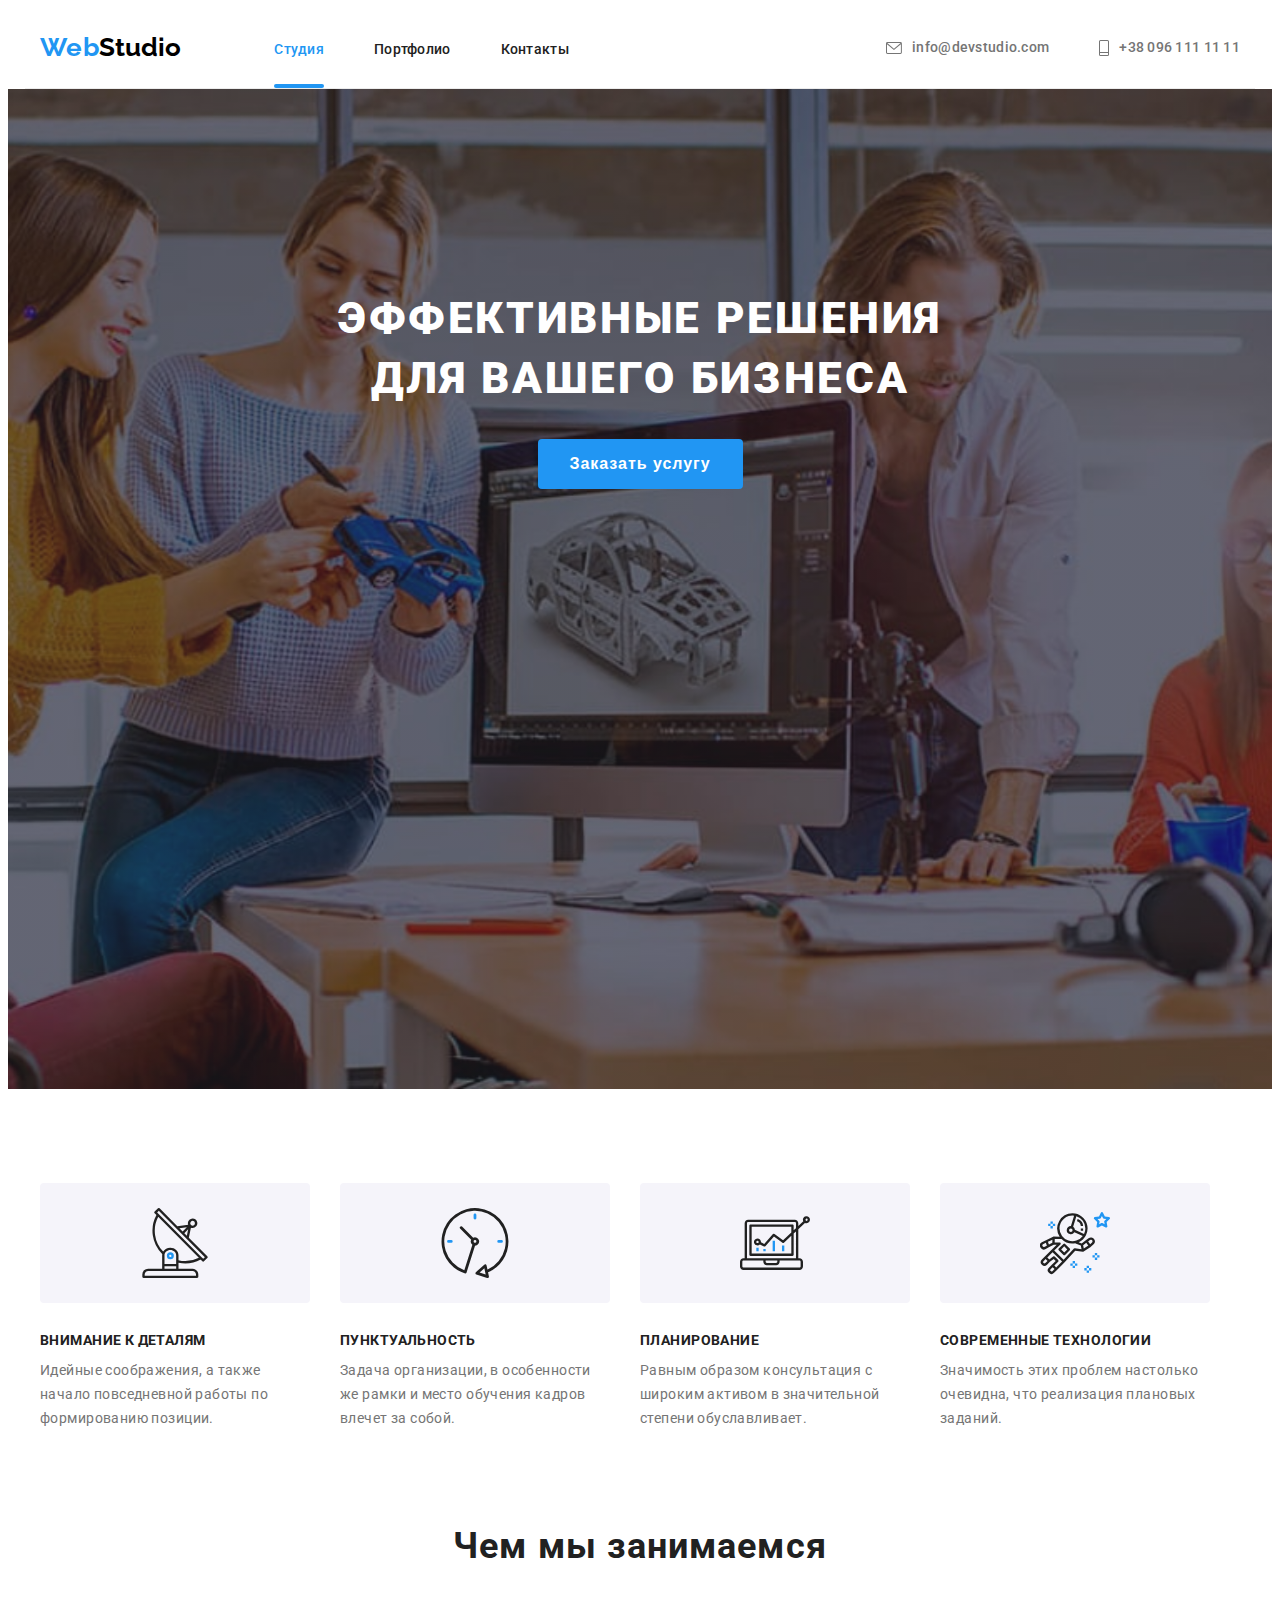
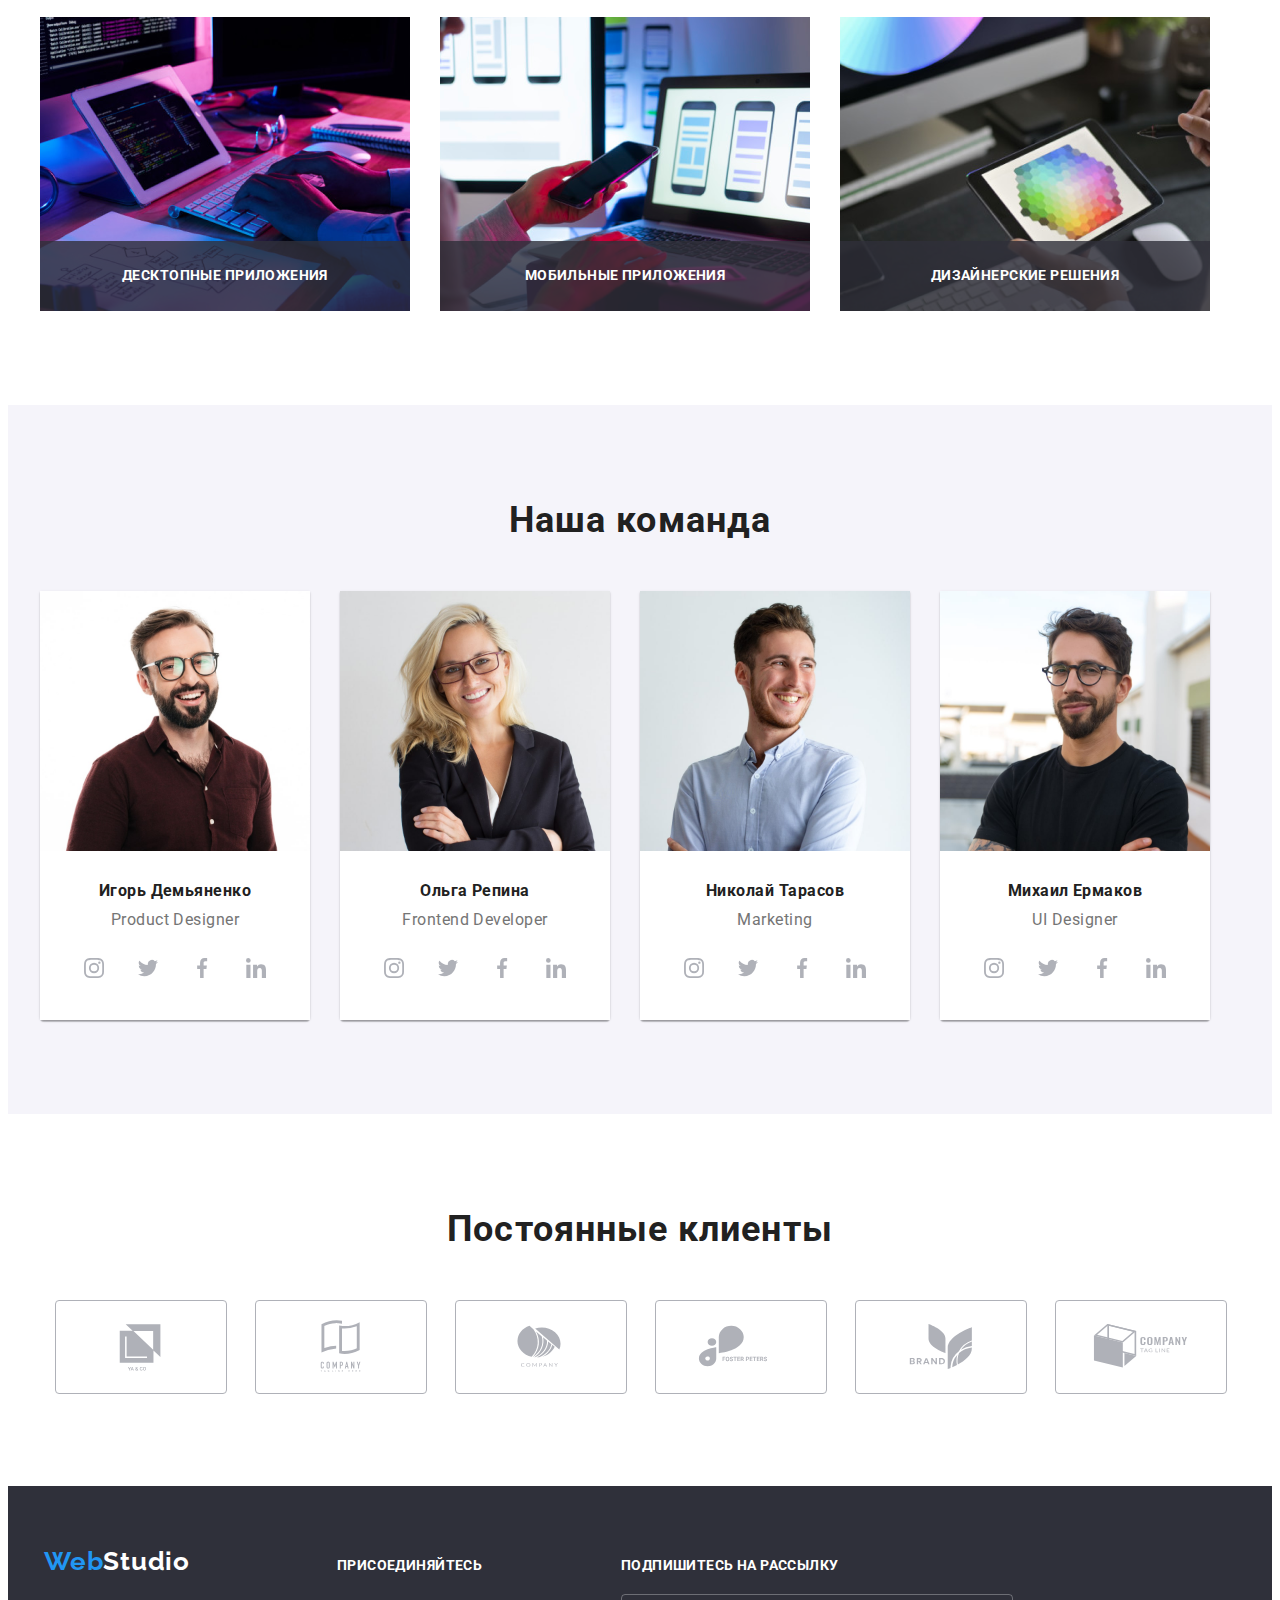
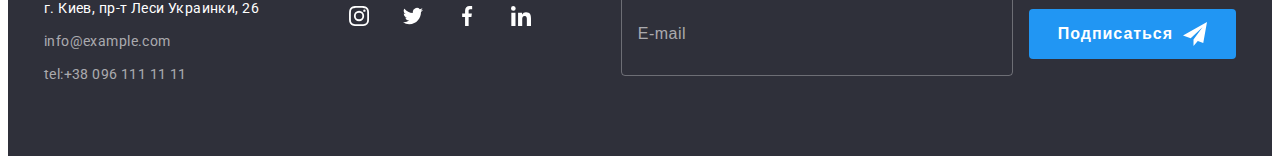
==== commit efcb2879: "hw-7" ====
--- a/index.html
+++ b/index.html
@@ -20,35 +20,35 @@
   </head>
   <body>
     <header class="header">
-      <div class="container header-container">
+      <div class="container header__container">
         <nav class="navigation">
           <a href="" class="logo"><span class="logo-web">Web</span>Studio</a>
-          <ul class="site-nav list">
-            <li class="header-item">
-              <a href="" class="nav-menu-link link current">Студия</a>
-            </li>
-            <li class="header-item">
-              <a href="./portfolio.html" class="nav-menu-link link"
+          <ul class="site-nav">
+            <li class="site-nav__item">
+              <a href="" class="site-nav__link  current">Студия</a>
+            </li>
+            <li class="site-nav__item">
+              <a href="./portfolio.html" class="site-nav__link"
                 >Портфолио</a
               >
             </li>
-            <li class="header-item">
-              <a href="" class="nav-menu-link link">Контакты</a>
+            <li class="site-nav__item">
+              <a href="" class="site-nav__link">Контакты</a>
             </li>
           </ul>
         </nav>
-        <ul class="auth-nav list">
-          <li class="header-link">
-            <a href="mailto:info@devstudio.com" class="link">
-              <svg class="icon-header" height="12" width="16">
+        <ul class="auth-nav">
+          <li class="auth-nav__item">
+            <a href="mailto:info@devstudio.com" class="auth-nav__link">
+              <svg class="auth-nav__icon" height="12" width="16">
                 <use href="./imagas/icons.svg#icon-envelope"></use>
               </svg>
               info@devstudio.com</a
             >
           </li>
-          <li class="header-link">
-            <a href="tel:+380961111111" class="link">
-              <svg class="icon-header" height="16" width="10">
+          <li class="auth-nav__item">
+            <a href="tel:+380961111111" class="auth-nav__link">
+              <svg class="auth-nav__icon" height="16" width="10">
                 <use href="./imagas/icons.svg#icon-Vector"></use>
               </svg>
               +38 096 111 11 11</a
@@ -59,59 +59,59 @@
     </header>
     <main>
       <section class="hero">
-        <h1 class="hero-title">Эффективные решения <br />для вашего бизнеса</h1>
-        <button type="button" class="hero-btn btn" data-modal-open>
+        <h1 class="hero__title">Эффективные решения <br />для вашего бизнеса</h1>
+        <button type="button" class="hero__btn btn" data-modal-open>
           Заказать услугу
         </button>
       </section>
       <section class="section about">
         <div class="container">
           <h2 class="visually-hidden">galery</h2>
-          <ul class="about-list">
-            <li class="about-item">
-              <div class="icon-about">
+          <ul class="about__list">
+            <li class="about__item">
+              <div class="about__icon">
                 <svg width="70" height="70">
                   <use href="imagas/icons.svg#icon-antenna"></use>
                 </svg>
               </div>
-              <h3 class="about-title">Внимание к деталям</h3>
-              <p class="about-text">
+              <h3 class="about__title">Внимание к деталям</h3>
+              <p class="about__text">
                 Идейные соображения, а также начало повседневной работы по
                 формированию позиции.
               </p>
             </li>
-            <li class="about-item">
-              <div class="icon-about">
+            <li class="about__item">
+              <div class="about__icon">
                 <svg width="70" height="70">
                   <use href="imagas/icons.svg#icon-clock"></use>
                 </svg>
               </div>
-              <h3 class="about-title">Пунктуальность</h3>
-              <p class="about-text">
+              <h3 class="about__title">Пунктуальность</h3>
+              <p class="about__text">
                 Задача организации, в особенности же рамки и место обучения
                 кадров влечет за собой.
               </p>
             </li>
-            <li class="about-item">
-              <div class="icon-about">
+            <li class="about__item">
+              <div class="about__icon">
                 <svg width="70" height="70">
                   <use href="imagas/icons.svg#icon-diagram"></use>
                 </svg>
               </div>
-              <h3 class="about-title">Планирование</h3>
-              <p class="about-text">
+              <h3 class="about__title">Планирование</h3>
+              <p class="about__text">
                 Равным образом консультация с широким активом в значительной
                 степени обуславливает.
               </p>
             </li>
-            <li class="about-item">
-              <div class="icon-about">
+            <li class="about__item">
+              <div class="about__icon">
                 <svg width="70" height="70">
                   <use href="imagas/icons.svg#icon-astronaut"></use>
                 </svg>
               </div>
-              <h3 class="about-title">Современные технологии</h3>
-              <p class="about-text">
+              <h3 class="about__title">Современные технологии</h3>
+              <p class="about__text">
                 Значимость этих проблем настолько очевидна, что реализация
                 плановых заданий.
               </p>
@@ -121,85 +121,85 @@
       </section>
       <section class="section section-works">
         <div class="container">
-          <h2 class="section-title">Чем мы занимаемся</h2>
-          <ul class="works-list">
-            <li class="works-item">
-              <img
-                class="works-img"
+          <h2 class="section__title">Чем мы занимаемся</h2>
+          <ul class="works">
+            <li class="works__item">
+              <img
+                class="works__img"
                 src="./imagas/img.png"
                 alt="/images/
                     What are we doing"
                 width="370"
                 height="294"
               />
-              <p class="work-text">Десктопные приложения</p>
-            </li>
-            <li class="works-item">
-              <img
-                class="works-img"
+              <p class="work__text">Десктопные приложения</p>
+            </li>
+            <li class="works__item">
+              <img
+                class="works__img"
                 src="./imagas/img_1.png"
                 alt="/images/
                     What are we doing"
                 width="370"
                 height="294"
               />
-              <p class="work-text">Мобильные приложения</p>
-            </li>
-            <li class="works-item">
-              <img
-                class="works-img"
+              <p class="work__text">Мобильные приложения</p>
+            </li>
+            <li class="works__item">
+              <img
+                class="works__img"
                 src="./imagas/img_2.png"
                 alt="/images/
                     What are we doing"
                 width="370"
                 height="294"
               />
-              <p class="work-text">Дизайнерские решения</p>
+              <p class="work__text">Дизайнерские решения</p>
             </li>
           </ul>
         </div>
       </section>
-      <section class="section team">
+      <section class="section section-team">
         <div class="container">
-          <h2 class="section-title">Наша команда</h2>
-          <ul class="team-list">
-            <li class="team-item">
-              <img
-                class="team-img"
+          <h2 class="section__title">Наша команда</h2>
+          <ul class="team">
+            <li class="team__list">
+              <img
+                class="team__img"
                 src="./imagas/Игорь_Демьяненко.jpg"
                 alt="./images/
                     Igor Demyanenko"
                 width="270"
                 height="260"
               />
-              <div class="team-item-contens">
-                <h3 class="team-title">Игорь Демьяненко</h3>
-                <p class="team-text">Product Designer</p>
-                <ul class="icon-socials">
-                  <li class="icon-team">
-                    <a class="icon-link" href="#">
-                      <svg class="icon-team-svg" width="20" height="20">
+              <div class="team__item-contens">
+                <h3 class="team__title">Игорь Демьяненко</h3>
+                <p class="team__text">Product Designer</p>
+                <ul class="team-socials">
+                  <li class="team-socials__list">
+                    <a class="team-socials__link" href="#">
+                      <svg class="team-socials__icon" width="20" height="20">
                         <use href="imagas/icons.svg#icon-instagram"></use>
                       </svg>
                     </a>
                   </li>
-                  <li class="icon-team">
-                    <a class="icon-link" href="#">
-                      <svg class="icon-team-svg" width="20" height="20">
+                  <li class="team-socials__list">
+                    <a class="team-socials__link" href="#">
+                      <svg class="team-socials__icon" width="20" height="20">
                         <use href="imagas/icons.svg#icon-twitter"></use>
                       </svg>
                     </a>
                   </li>
-                  <li class="icon-team">
-                    <a class="icon-link" href="#">
-                      <svg class="icon-team-svg" width="20" height="20">
+                  <li class="team-socials__list">
+                    <a class="team-socials__link" href="#">
+                      <svg class="team-socials__icon" width="20" height="20">
                         <use href="imagas/icons.svg#icon-facebook"></use>
                       </svg>
                     </a>
                   </li>
-                  <li class="icon-team">
-                    <a class="icon-link" href="#">
-                      <svg class="icon-team-svg" width="20" height="20">
+                  <li class="team-socials__list">
+                    <a class="team-socials__link" href="#">
+                      <svg class="team-socials__icon" width="20" height="20">
                         <use href="imagas/icons.svg#icon-linkedin"></use>
                       </svg>
                     </a>
@@ -207,42 +207,42 @@
                 </ul>
               </div>
             </li>
-            <li class="team-item">
-              <img
-                class="team-img"
+            <li class="team__list">
+              <img
+                class="team__img"
                 src="./imagas/Ольга_Репина-min.jpg"
                 alt="./images/Olga Repina"
                 width="270"
                 height="260"
               />
-              <div class="team-item-contens">
-                <h3 class="team-title">Ольга Репина</h3>
-                <p class="team-text">Frontend Developer</p>
-                <ul class="icon-socials">
-                  <li class="icon-team">
-                    <a class="icon-link" href="#">
-                      <svg class="icon-team-svg" width="20" height="20">
+              <div class="team__item-contens">
+                <h3 class="team__title">Ольга Репина</h3>
+                <p class="team__text">Frontend Developer</p>
+                <ul class="team-socials">
+                  <li class="team-socials__list">
+                    <a class="team-socials__link" href="#">
+                      <svg class="team-socials__icon" width="20" height="20">
                         <use href="imagas/icons.svg#icon-instagram"></use>
                       </svg>
                     </a>
                   </li>
-                  <li class="icon-team">
-                    <a class="icon-link" href="#">
-                      <svg class="icon-team-svg" width="20" height="20">
+                  <li class="team-socials__list">
+                    <a class="team-socials__link" href="#">
+                      <svg class="team-socials__icon" width="20" height="20">
                         <use href="imagas/icons.svg#icon-twitter"></use>
                       </svg>
                     </a>
                   </li>
-                  <li class="icon-team">
-                    <a class="icon-link" href="#">
-                      <svg class="icon-team-svg" width="20" height="20">
+                  <li class="team-socials__list">
+                    <a class="team-socials__link" href="#">
+                      <svg class="team-socials__icon" width="20" height="20">
                         <use href="imagas/icons.svg#icon-facebook"></use>
                       </svg>
                     </a>
                   </li>
-                  <li class="icon-team">
-                    <a class="icon-link" href="#">
-                      <svg class="icon-team-svg" width="20" height="20">
+                  <li class="team-socials__list">
+                    <a class="team-socials__link" href="#">
+                      <svg class="team-socials__icon" width="20" height="20">
                         <use href="imagas/icons.svg#icon-linkedin"></use>
                       </svg>
                     </a>
@@ -250,43 +250,43 @@
                 </ul>
               </div>
             </li>
-            <li class="team-item">
-              <img
-                class="team-img"
+            <li class="team__list">
+              <img
+                class="team__img"
                 src="./imagas/Николай_Тарасов.jpg"
                 alt="./images/Nikolay Tarasov
                     .jpg"
                 width="270"
                 height="260"
               />
-              <div class="team-item-contens">
-                <h3 class="team-title">Николай Тарасов</h3>
-                <p class="team-text">Marketing</p>
-                <ul class="icon-socials">
-                  <li class="icon-team">
-                    <a class="icon-link" href="#">
-                      <svg class="icon-team-svg" width="20" height="20">
+              <div class="team__item-contens">
+                <h3 class="team__title">Николай Тарасов</h3>
+                <p class="team__text">Marketing</p>
+                <ul class="team-socials">
+                  <li class="team-socials__list">
+                    <a class="team-socials__link" href="#">
+                      <svg class="team-socials__icon" width="20" height="20">
                         <use href="imagas/icons.svg#icon-instagram"></use>
                       </svg>
                     </a>
                   </li>
-                  <li class="icon-team">
-                    <a class="icon-link" href="#">
-                      <svg class="icon-team-svg" width="20" height="20">
+                  <li class="team-socials__list">
+                    <a class="team-socials__link" href="#">
+                      <svg class="team-socials__icon" width="20" height="20">
                         <use href="imagas/icons.svg#icon-twitter"></use>
                       </svg>
                     </a>
                   </li>
-                  <li class="icon-team">
-                    <a class="icon-link" href="#">
-                      <svg class="icon-team-svg" width="20" height="20">
+                  <li class="team-socials__list">
+                    <a class="team-socials__link" href="#">
+                      <svg class="team-socials__icon" width="20" height="20">
                         <use href="imagas/icons.svg#icon-facebook"></use>
                       </svg>
                     </a>
                   </li>
-                  <li class="icon-team">
-                    <a class="icon-link" href="#">
-                      <svg class="icon-team-svg" width="20" height="20">
+                  <li class="team-socials__list">
+                    <a class="team-socials__link" href="#">
+                      <svg class="team-socials__icon" width="20" height="20">
                         <use href="imagas/icons.svg#icon-linkedin"></use>
                       </svg>
                     </a>
@@ -294,42 +294,42 @@
                 </ul>
               </div>
             </li>
-            <li class="team-item">
-              <img
-                class="team-img"
+            <li class="team__list">
+              <img
+                class="team__img"
                 src="./imagas/Михаил_Ермаков.jpg"
                 alt="./images/Mikhail Ermakov.jpg"
                 width="270"
                 height="260"
               />
-              <div class="team-item-contens">
-                <h3 class="team-title">Михаил Ермаков</h3>
-                <p class="team-text">UI Designer</p>
-                <ul class="icon-socials">
-                  <li class="icon-team">
-                    <a class="icon-link" href="#">
-                      <svg class="icon-team-svg" width="20" height="20">
+              <div class="team__item-contens">
+                <h3 class="team__title">Михаил Ермаков</h3>
+                <p class="team__text">UI Designer</p>
+                <ul class="team-socials">
+                  <li class="team-socials__list">
+                    <a class="team-socials__link" href="#">
+                      <svg class="team-socials__icon" width="20" height="20">
                         <use href="imagas/icons.svg#icon-instagram"></use>
                       </svg>
                     </a>
                   </li>
-                  <li class="icon-team">
-                    <a class="icon-link" href="#">
-                      <svg class="icon-team-svg" width="20" height="20">
+                  <li class="team-socials__list">
+                    <a class="team-socials__link" href="#">
+                      <svg class="team-socials__icon" width="20" height="20">
                         <use href="imagas/icons.svg#icon-twitter"></use>
                       </svg>
                     </a>
                   </li>
-                  <li class="icon-team">
-                    <a class="icon-link" href="#">
-                      <svg class="icon-team-svg" width="20" height="20">
+                  <li class="team-socials__list">
+                    <a class="team-socials__link" href="#">
+                      <svg class="team-socials__icon" width="20" height="20">
                         <use href="imagas/icons.svg#icon-facebook"></use>
                       </svg>
                     </a>
                   </li>
-                  <li class="icon-team">
-                    <a class="icon-link" href="#">
-                      <svg class="icon-team-svg" width="20" height="20">
+                  <li class="team-socials__list">
+                    <a class="team-socials__link" href="#">
+                      <svg class="team-socials__icon" width="20" height="20">
                         <use href="imagas/icons.svg#icon-linkedin"></use>
                       </svg>
                     </a>
@@ -342,45 +342,45 @@
       </section>
       <section class="section clients">
         <div class="container">
-          <h2 class="section-title">Постоянные клиенты</h2>
-          <ul class="icon-clients">
-            <li class="client-list">
-              <a class="client-link" href="">
+          <h2 class="section__title">Постоянные клиенты</h2>
+          <ul class="clients">
+            <li class="clients__list">
+              <a class="clients__link" href="">
                 <svg class="icon-client-svg" width="106" height="60">
                   <use href="./imagas/icons.svg#icon-logo-one"></use>
                 </svg>
               </a>
             </li>
-            <li class="client-list">
-              <a class="client-link" href="">
+            <li class="clients__list">
+              <a class="clients__link" href="">
                 <svg class="icon-client-svg" width="106" height="60">
                   <use href="./imagas/icons.svg#icon-logo-two"></use>
                 </svg>
               </a>
             </li>
-            <li class="client-list">
-              <a class="client-link" href="">
+            <li class="clients__list">
+              <a class="clients__link" href="">
                 <svg class="icon-client-svg" width="106" height="60">
                   <use href="./imagas/icons.svg#icon-logo-three"></use>
                 </svg>
               </a>
             </li>
-            <li class="client-list">
-              <a class="client-link" href="">
+            <li class="clients__list">
+              <a class="clients__link" href="">
                 <svg class="icon-client-svg" width="106" height="60">
                   <use href="./imagas/icons.svg#icon-logo-four"></use>
                 </svg>
               </a>
             </li>
-            <li class="client-list">
-              <a class="client-link" href="">
+            <li class="clients__list">
+              <a class="clients__link" href="">
                 <svg class="icon-client-svg" width="106" height="60">
                   <use href="./imagas/icons.svg#icon-logo-five"></use>
                 </svg>
               </a>
             </li>
-            <li class="client-list">
-              <a class="client-link" href="">
+            <li class="clients__list">
+              <a class="clients__link" href="">
                 <svg class="icon-client-svg" width="106" height="60">
                   <use href="./imagas/icons.svg#icon-logo-sex"></use>
                 </svg>
@@ -392,22 +392,22 @@
     </main>
     <footer class="footer">
       <div class="container container-footer">
-        <div class="contact">
+        <div class="footer-contact">
           <div class="logo-item">
             <a href="" class="logo-footer"
               ><span class="logo-web">Web</span>Studio</a
             >
           </div>
           <address>
-            <p class="footer-text">г. Киев, пр-т Леси Украинки, 26</p>
-            <ul class="footer-list">
-              <li class="footer-item">
-                <a href="mailto:info@example.com" class="footer-link"
+            <p class="footer-contact__text">г. Киев, пр-т Леси Украинки, 26</p>
+            <ul class="footer-contact__list">
+              <li class="footer-contact__item">
+                <a href="mailto:info@example.com" class="footer-contact__link"
                   >info@example.com</a
                 >
               </li>
-              <li>
-                <a href="tel:+380961111111" class="footer-link"
+              <li class="footer-contact__item">
+                <a href="tel:+380961111111" class="footer-contact__link"
                   >tel:+38 096 111 11 11</a
                 >
               </li>
@@ -415,32 +415,32 @@
           </address>
         </div>
         <div class="footer-social">
-          <p class="footer-social-text">присоединяйтесь</p>
-          <ul class="icon-socials">
-            <li class="icon-footer">
-              <a class="icon-link icon-link-footer" href="#">
-                <svg class="icon-team-svg" width="20" height="20">
+          <p class="footer-social__text">присоединяйтесь</p>
+          <ul class="team-socials">
+            <li class="team-socials__list">
+              <a class="team-socials__link icon-link-footer" href="#">
+                <svg class="team-socials__icon" width="20" height="20">
                   <use href="imagas/icons.svg#icon-instagram"></use>
                 </svg>
               </a>
             </li>
-            <li class="icon-footer">
-              <a class="icon-link icon-link-footer" href="#">
-                <svg class="icon-team-svg" width="20" height="20">
+            <li class="team-socials__list">
+              <a class="team-socials__link icon-link-footer" href="#">
+                <svg class="team-socials__icon" width="20" height="20">
                   <use href="imagas/icons.svg#icon-twitter"></use>
                 </svg>
               </a>
             </li>
-            <li class="icon-footer">
-              <a class="icon-link icon-link-footer" href="#">
-                <svg class="icon-team-svg" width="20" height="20">
+            <li class="team-socials__list">
+              <a class="team-socials__link icon-link-footer" href="#">
+                <svg class="team-socials__icon" width="20" height="20">
                   <use href="imagas/icons.svg#icon-facebook"></use>
                 </svg>
               </a>
             </li>
-            <li class="icon-footer">
-              <a class="icon-link icon-link-footer" href="#">
-                <svg class="icon-team-svg" width="20" height="20">
+            <li class="team-socials__list">
+              <a class="team-socials__link icon-link-footer" href="#">
+                <svg class="team-socials__icon" width="20" height="20">
                   <use href="imagas/icons.svg#icon-linkedin"></use>
                 </svg>
               </a>
@@ -448,16 +448,16 @@
           </ul>
         </div>
         <div class="footer-social">
-          <p class="footer-social-text">Подпишитесь на рассылку</p>
-          <form class="online-form-footer">
+          <p class="footer-social__text">Подпишитесь на рассылку</p>
+          <form class="footer-social__form">
             <input
-              class="online-input-footer"
+              class="footer-social__input"
               name="online-email"
               type="email"
               placeholder="E-mail"
             />
-             <button type="submit" class="online-btn modal-btn-send btn">Подписаться
-              <svg class="icon-send" width="24" height="24">
+             <button type="submit" class="footer-social__btn modal-btn-send btn">Подписаться
+              <svg class="footer-social__icon" width="24" height="24">
                 <use href="./imagas/icons.svg#icon-send"></use>
               </svg>
             </button> 
@@ -467,86 +467,86 @@
     </footer>
     <div class="backdrop is-hidden" data-modal>
       <div class="modal">
-        <div class="icon-item-close">
-          <button type="button" data-modal-close class="modal-close">
-            <svg class="icon-close" width="18" height="18">
+        <div class="modal__icon-close">
+          <button type="button" data-modal-close class="modal__btn-close">
+            <svg class="modal__icon-close" width="18" height="18">
               <use href="./imagas/icons.svg#icon-close"></use>
             </svg>
           </button>
         </div>
-        <p class="modal-title">Оставьте свои данные, мы вам перезвоним</p>
-        <form class="js-speaker-form">
-          <div class="form-field">
-            <label for="user-name" class="modal-label">Имя</label>
-            <div class="modal-input-svg">
+        <p class="modal__title">Оставьте свои данные, мы вам перезвоним</p>
+        <form class="modal__js-speaker-form">
+          <div class="modal__form-field">
+            <label for="user-name" class="modal__label">Имя</label>
+            <div class="modal__input-svg">
               <input
                 type="text"
-                class="modal-input"
+                class="modal__input"
                 name="user-name"
                 id="user-name"
                 required
               />
-              <svg class="model-icon" width="18" height="18">
+              <svg class="model__icon" width="18" height="18">
                 <use href="./imagas/icons.svg#icon-person"></use>
               </svg>
             </div>
           </div>
-          <div class="form-field">
-            <label for="user-tel" class="modal-label">Телефон</label>
-            <div class="modal-input-svg">
+          <div class="modal__form-field">
+            <label for="user-tel" class="modal__label">Телефон</label>
+            <div class="modal__input-svg">
               <input
                 type="tel"
-                class="modal-input"
+                class="modal__input"
                 name="user-tel"
                 id="user-tel"
                 required
               />
-              <svg class="model-icon" width="18" height="18">
+              <svg class="model__icon" width="18" height="18">
                 <use href="./imagas/icons.svg#icon-phone"></use>
               </svg>
             </div>
           </div>
-          <div class="form-field">
-            <label for="user-email" class="modal-label">Почта</label>
-            <div class="modal-input-svg">
+          <div class="modal__form-field">
+            <label for="user-email" class="modal__label">Почта</label>
+            <div class="modal__input-svg">
               <input
                 type="email"
-                class="modal-input"
+                class="modal__input"
                 name="user-email"
                 id="user-email"
                 required
               />
-              <svg class="model-icon" width="18" height="18">
+              <svg class="model__icon" width="18" height="18">
                 <use href="./imagas/icons.svg#icon-email"></use>
               </svg>
             </div>
           </div>
-          <div class="form-field">
-            <label for="user-text" class="modal-label">Комментарий</label>
+          <div class="modal__form-field">
+            <label for="user-text" class="modal__label">Комментарий</label>
             <textarea
               placeholder="Введите текст"
               name="user-text"
               id="user-text"
-              class="modal-input model-text"
+              class="modal__input model__text"
             ></textarea>
           </div>
             <input
             type="checkbox"
             name="policy"
             id="policy"
-            class="modal-check visually-hidden"
+            class="modal__check visually-hidden"
           />
-          <label for="policy" class="modal-check-text"
+          <label for="policy" class="modal__check-text"
             > <span>
-              <svg class="modal-check-icon" width="16" height="15">
+              <svg class="modal__check-icon" width="16" height="15">
                 <use href="./imagas/icons.svg#icon-check"></use>
               </svg>
             </span> 
-            Соглашаюсь с рассылкой и принимаю <a class="modal-link" href="№"> Условия договора</a>
+            Соглашаюсь с рассылкой и принимаю <a class="modal__link" href="№"> Условия договора</a>
             </label
           > 
-          <div class="modal-btn">
-            <button type="submit" class="modal-btn-send btn">Отправить</button>
+          <div class="modal__btn">
+            <button type="submit" class="modal__btn-send btn">Отправить</button>
           </div>
         </form>
       </div>
--- a/css/main.css
+++ b/css/main.css
@@ -86,12 +86,12 @@
   padding-bottom: 94px;
 }
 
-.section-title {
+.section__title {
   font-weight: 700;
   font-size: 36px;
   line-height: 1.17;
+  letter-spacing: 0.03em;
   text-align: center;
-  letter-spacing: 0.03em;
   color: var(--primary-text-color);
   margin-bottom: 50px;
 }
@@ -123,25 +123,25 @@
   font-weight: 700;
   font-size: 16px;
   line-height: 1.88;
+  letter-spacing: 0.06em;
   text-align: center;
-  letter-spacing: 0.06em;
   color: var(--primary-white-color);
   background-color: var(--accent-color);
   padding: 10px 32px;
 }
 
-.modal-btn {
-  display: flex;
-  justify-content: center;
-}
-
-.modal-btn-send {
+.modal__btn {
+  display: flex;
+  justify-content: center;
+}
+
+.modal__btn-send {
   padding: 10px 55px;
   box-shadow: 0px 4px 4px rgba(0, 0, 0, 0.15);
   transition: background-color 250ms cubic-bezier(0.4, 0, 0.2, 1);
 }
 
-.modal-btn-send:hover {
+.modal__btn-send:hover {
   background-color: var(--butoon-hover);
 }
 
@@ -160,8 +160,8 @@
   font-weight: 500;
   font-size: 16px;
   line-height: 1.6;
+  letter-spacing: 0.03em;
   text-align: center;
-  letter-spacing: 0.03em;
   color: var(--primary-text-color);
   padding: 6px 22px;
   transition: color 250ms cubic-bezier(0.4, 0, 0.2, 1), background-color 250ms cubic-bezier(0.4, 0, 0.2, 1);
@@ -175,7 +175,7 @@
   box-shadow: var(--shadow-button);
 }
 
-.online-btn {
+.footer-social__btn {
   display: inline-flex;
   align-items: center;
   margin-left: 12px;
@@ -210,33 +210,32 @@
   padding: 40px;
 }
 
-.modal-title {
+.modal__title {
   font-weight: 700;
   font-size: 20px;
   line-height: 1.15;
-  text-align: center;
   letter-spacing: 0.03em;
   color: var(--primary-text-color);
   margin-bottom: 30px;
 }
 
-.modal-input-svg {
+.modal__input-svg {
   position: relative;
 }
 
-.modal-input:focus {
+.modal__input:focus {
   border-color: var(--accent-color);
 }
 
-.modal-input:focus + .model-icon {
+.modal__input:focus + .model__icon {
   fill: var(--accent-color);
 }
 
-.form-field + .form-field {
+.modal__form-field + .modal__form-field {
   margin-top: 10px;
 }
 
-.modal-input {
+.modal__input {
   width: 100%;
   height: 40px;
   border: 1px solid var(--modal-input-border);
@@ -247,7 +246,7 @@
   transition: border 250ms cubic-bezier(0.4, 0, 0.2, 1), fill 250ms cubic-bezier(0.4, 0, 0.2, 1);
 }
 
-.model-icon {
+.model__icon {
   position: absolute;
   left: 15px;
   top: 50%;
@@ -256,7 +255,7 @@
   transition: fill 250ms cubic-bezier(0.4, 0, 0.2, 1);
 }
 
-.modal-label {
+.modal__label {
   font-size: 12px;
   line-height: 1.16;
   letter-spacing: 0.01em;
@@ -265,14 +264,17 @@
   display: block;
 }
 
-.model-text::placeholder {
+.model__text::placeholder {
+  font-size: 14px;
+  line-height: 1.14;
+  letter-spacing: 0.01em;
   font-size: 14px;
   line-height: 1.14;
   letter-spacing: 0.01em;
   color: var(--placeholder-model);
 }
 
-.model-text {
+.model__text {
   display: block;
   width: 100%;
   height: 120px;
@@ -290,7 +292,7 @@
   visibility: hidden;
 }
 
-.modal-close {
+.modal__btn-close {
   width: 30px;
   height: 30px;
   border-radius: 50%;
@@ -305,7 +307,7 @@
   transition: fill 250ms cubic-bezier(0.4, 0, 0.2, 1);
 }
 
-.modal-close:hover {
+.modal__btn-close:hover {
   fill: var(--accent-color);
 }
 
@@ -314,7 +316,7 @@
   justify-content: center;
 }
 
-.modal-check-text {
+.modal__check-text {
   font-size: 14px;
   line-height: 1.71;
   letter-spacing: 0.03em;
@@ -326,7 +328,7 @@
   margin-bottom: 30px;
 }
 
-.modal-check-text span {
+.modal__check-text span {
   width: 16px;
   height: 15px;
   border: 2px solid var(--primary-text-color);
@@ -337,25 +339,25 @@
   justify-content: center;
 }
 
-.modal-check-text {
+.modal__check-text {
   fill: transparent;
 }
 
-.modal-check:checked + .modal-check-text span {
+.modal__check:checked + .modal__check-text span {
   background-color: var(--accent-color);
   border: none;
 }
 
-.modal-check:checked + .modal-check-text svg {
+.modal__check:checked + .modal__check-text svg {
   fill: var(--primary-white-color);
 }
 
-.modal-link {
+.modal__link {
   color: var(--accent-color);
   text-decoration: underline;
 }
 
-.online-input-footer {
+.footer-social__input {
   width: 358px;
   height: 50px;
   background-color: transparent;
@@ -368,18 +370,18 @@
   transition: border-color 250ms cubic-bezier(0.4, 0, 0.2, 1);
 }
 
-.online-input-footer::placeholder {
+.footer-social__input::placeholder {
   font-size: 16px;
   line-height: 1.25;
   letter-spacing: 0.03em;
   color: var(--placeholder-footer);
 }
 
-.online-input-footer:focus {
+.footer-social__input:focus {
   border-color: var(--accent-color);
 }
 
-.icon-send {
+.footer-social__icon {
   fill: var(--primary-white-color);
   margin-left: 10px;
   align-items: center;
@@ -390,12 +392,8 @@
   padding: 60px 0;
 }
 
-.contact {
-  flex-grow: 1;
-}
-
-.footer-social-text {
-  font-weight: bold;
+.footer-social__text {
+  font-weight: 700;
   font-size: 14px;
   line-height: 1.14;
   letter-spacing: 0.03em;
@@ -412,10 +410,6 @@
   transition: background-color 250ms cubic-bezier(0.4, 0, 0.2, 1);
 }
 
-.icon-footer + .icon-footer {
-  margin-left: 10px;
-}
-
 .container-footer {
   display: flex;
   align-items: baseline;
@@ -425,13 +419,16 @@
 .footer-social {
   margin-left: 70px;
 }
+.contact {
+  flex-grow: 1;
+} 
 
 .logo-footer {
-  font-family: Raleway;
   font-weight: 700;
   font-size: 26px;
   line-height: 1.19;
   letter-spacing: 0.03em;
+  font-family: Raleway;
   color: var(--primary-white-color);
 }
 
@@ -440,41 +437,41 @@
 }
 
 address {
+  font-size: 14px;
+  line-height: 1.71;
+  letter-spacing: 0.03em;
   font-style: normal;
-  font-size: 14px;
-  line-height: 1.71;
-  letter-spacing: 0.03em;
-}
-
-.footer-text {
+}
+
+.footer-contact__text {
   color: var(--primary-white-color);
   margin-bottom: 9px;
 }
 
-.footer-link {
+.footer-contact__link {
   color: rgba(255, 255, 255, 0.6);
 }
 
-.footer-item {
+.footer-contact__item {
   margin-bottom: 9px;
 }
 
-.header-link {
+.auth-nav__item {
   fill: currentColor;
 }
 
-.header-container {
+.header__container {
   display: flex;
   align-items: center;
   border-bottom: 1px solid var(--header-border-boottom);
 }
 
-.header-item + .header-item,
-.header-link + .header-link {
+.site-nav__item + .site-nav__item,
+.auth-nav__item + .auth-nav__item {
   margin-left: 50px;
 }
 
-.icon-header {
+.auth-nav__icon {
   margin-right: 10px;
 }
 
@@ -492,7 +489,7 @@
   margin-left: auto;
 }
 
-.nav-menu-link {
+.site-nav__link {
   position: relative;
   font-weight: 500;
   font-size: 14px;
@@ -502,14 +499,14 @@
   transition: color 250ms cubic-bezier(0.4, 0, 0.2, 1);
 }
 
-.nav-menu-link:hover,
-.nav-menu-link:focus,
-.nav-menu-link.current {
+.site-nav__link:hover,
+.site-nav__link:focus,
+.site-nav__link.current {
   color: var(--accent-color);
   transition: color 250ms cubic-bezier(0.4, 0, 0.2, 1);
 }
 
-.nav-menu-link.current::after {
+.site-nav__link.current::after {
   content: '';
   left: 0;
   bottom: -31px;
@@ -522,7 +519,7 @@
   transition: background-color 250ms cubic-bezier(0.4, 0, 0.2, 1);
 }
 
-.auth-nav .link {
+.auth-nav__link {
   display: flex;
   font-weight: 500;
   font-size: 14px;
@@ -533,8 +530,8 @@
   transition: color 250ms cubic-bezier(0.4, 0, 0.2, 1);
 }
 
-.auth-nav .link:hover,
-.auth-nav .link:focus {
+.auth-nav__link:hover,
+.auth-nav__link:focus {
   color: var(--accent-color);
   transition: color 250ms cubic-bezier(0.4, 0, 0.2, 1);
 }
@@ -553,7 +550,7 @@
   text-align: center;
 }
 
-.hero-title {
+.hero__title {
   font-weight: 900;
   font-size: 44px;
   line-height: 1.36;
@@ -564,7 +561,7 @@
   margin-bottom: 30px;
 }
 
-.icon-about {
+.about__icon {
   background-color: var(--button-color);
   height: 120px;
   border-radius: 4px;
@@ -574,19 +571,22 @@
   margin-bottom: 30px;
 }
 
-.about-list {
-  display: flex;
-}
-
-.about-item {
+.about__list {
+  display: flex;
+}
+
+.about__item {
   width: 270px;
 }
 
-.about-item + .about-item {
+.about__item + .about__item {
   margin-left: 30px;
 }
 
-.about-title {
+.about__title {
+  font-size: 12px;
+  line-height: 1.16;
+  letter-spacing: 0.01em;
   font-weight: 700;
   font-size: 14px;
   line-height: 1.14;
@@ -596,7 +596,7 @@
   margin-bottom: 10px;
 }
 
-.about-text {
+.about__text {
   font-size: 14px;
   line-height: 1.71;
   letter-spacing: 0.03em;
@@ -607,19 +607,20 @@
   padding-top: 0;
 }
 
-.works-list {
-  display: flex;
-}
-
-.works-item + .works-item {
+.works {
+  display: flex;
+  padding-top: 0;
+}
+
+.works__item + .works__item {
   margin-left: 30px;
 }
 
-.works-item {
+.works__item {
   position: relative;
 }
 
-.work-text {
+.work__text {
   font-weight: bold;
   font-size: 14px;
   line-height: 1.14;
@@ -637,16 +638,16 @@
   color: var(--primary-white-color);
 }
 
-.icon-socials {
-  display: flex;
-  justify-content: center;
-}
-
-.icon-team + .icon-team {
+.team-socials {
+  display: flex;
+  justify-content: center;
+}
+
+.team-socials__list + .team-socials__list {
   margin-left: 10px;
 }
 
-.icon-link {
+.team-socials__link {
   display: flex;
   align-items: center;
   justify-content: center;
@@ -657,7 +658,7 @@
   transition: fill 250ms cubic-bezier(0.4, 0, 0.2, 1), background-color 250ms cubic-bezier(0.4, 0, 0.2, 1);
 }
 
-.icon-team {
+.team-socials__list {
   width: 44px;
   height: 44px;
 }
@@ -666,37 +667,37 @@
   fill: var(--primary-white-color);
 }
 
-.icon-link:hover,
-.icon-link:focus {
+.team-socials__link:hover,
+.team-socials__link:focus {
   background-color: var(--accent-color);
   fill: var(--primary-white-color);
   transition: fill 250ms cubic-bezier(0.4, 0, 0.2, 1);
 }
 
-.team-item {
+.team__list {
   box-shadow: var(--box-shadow-team);
   border-radius: 0px 0px 4px 4px;
 }
 
-.team-list {
-  display: flex;
-}
-
-.team-item + .team-item {
+.team {
+  display: flex;
+}
+
+.team__list + .team__list{
   margin-left: 30px;
 }
 
-.team-item-contens {
+.team__item-contens {
   padding-top: 30px;
   padding-bottom: 30px;
   background-color: var(--primary-white-color);
 }
 
-.team {
+.section-team {
   background-color: var(--button-color);
 }
 
-.team-title {
+.team__title {
   font-weight: 700;
   font-size: 16px;
   line-height: 1.2;
@@ -706,7 +707,7 @@
   margin-bottom: 10px;
 }
 
-.team-text {
+.team__text {
   font-size: 16px;
   line-height: 1.2;
   text-align: center;
@@ -715,17 +716,17 @@
   color: var(--title-text-color);
 }
 
-.icon-clients {
-  display: flex;
-  justify-content: center;
-}
-
-.client-list {
+.clients {
+  display: flex;
+  justify-content: center;
+}
+
+.clients__list {
   width: 170px;
   height: 92px;
 }
 
-.client-link {
+.clients__link {
   border: 1px solid var(--social);
   border-radius: 4px;
   display: flex;
@@ -737,12 +738,12 @@
   transition: fill 250ms cubic-bezier(0.4, 0, 0.2, 1), border 250ms cubic-bezier(0.4, 0, 0.2, 1);
 }
 
-.client-list + .client-list {
+.clients__list + .clients__list {
   margin-left: 30px;
 }
 
-.client-link:hover,
-.client-link:focus {
+.clients__link:hover,
+.clients__link:focus {
   border-color: var(--accent-color);
   fill: var(--accent-color);
   transition: border-color 250ms cubic-bezier(0.4, 0, 0.2, 1), fill 250ms cubic-bezier(0.4, 0, 0.2, 1);
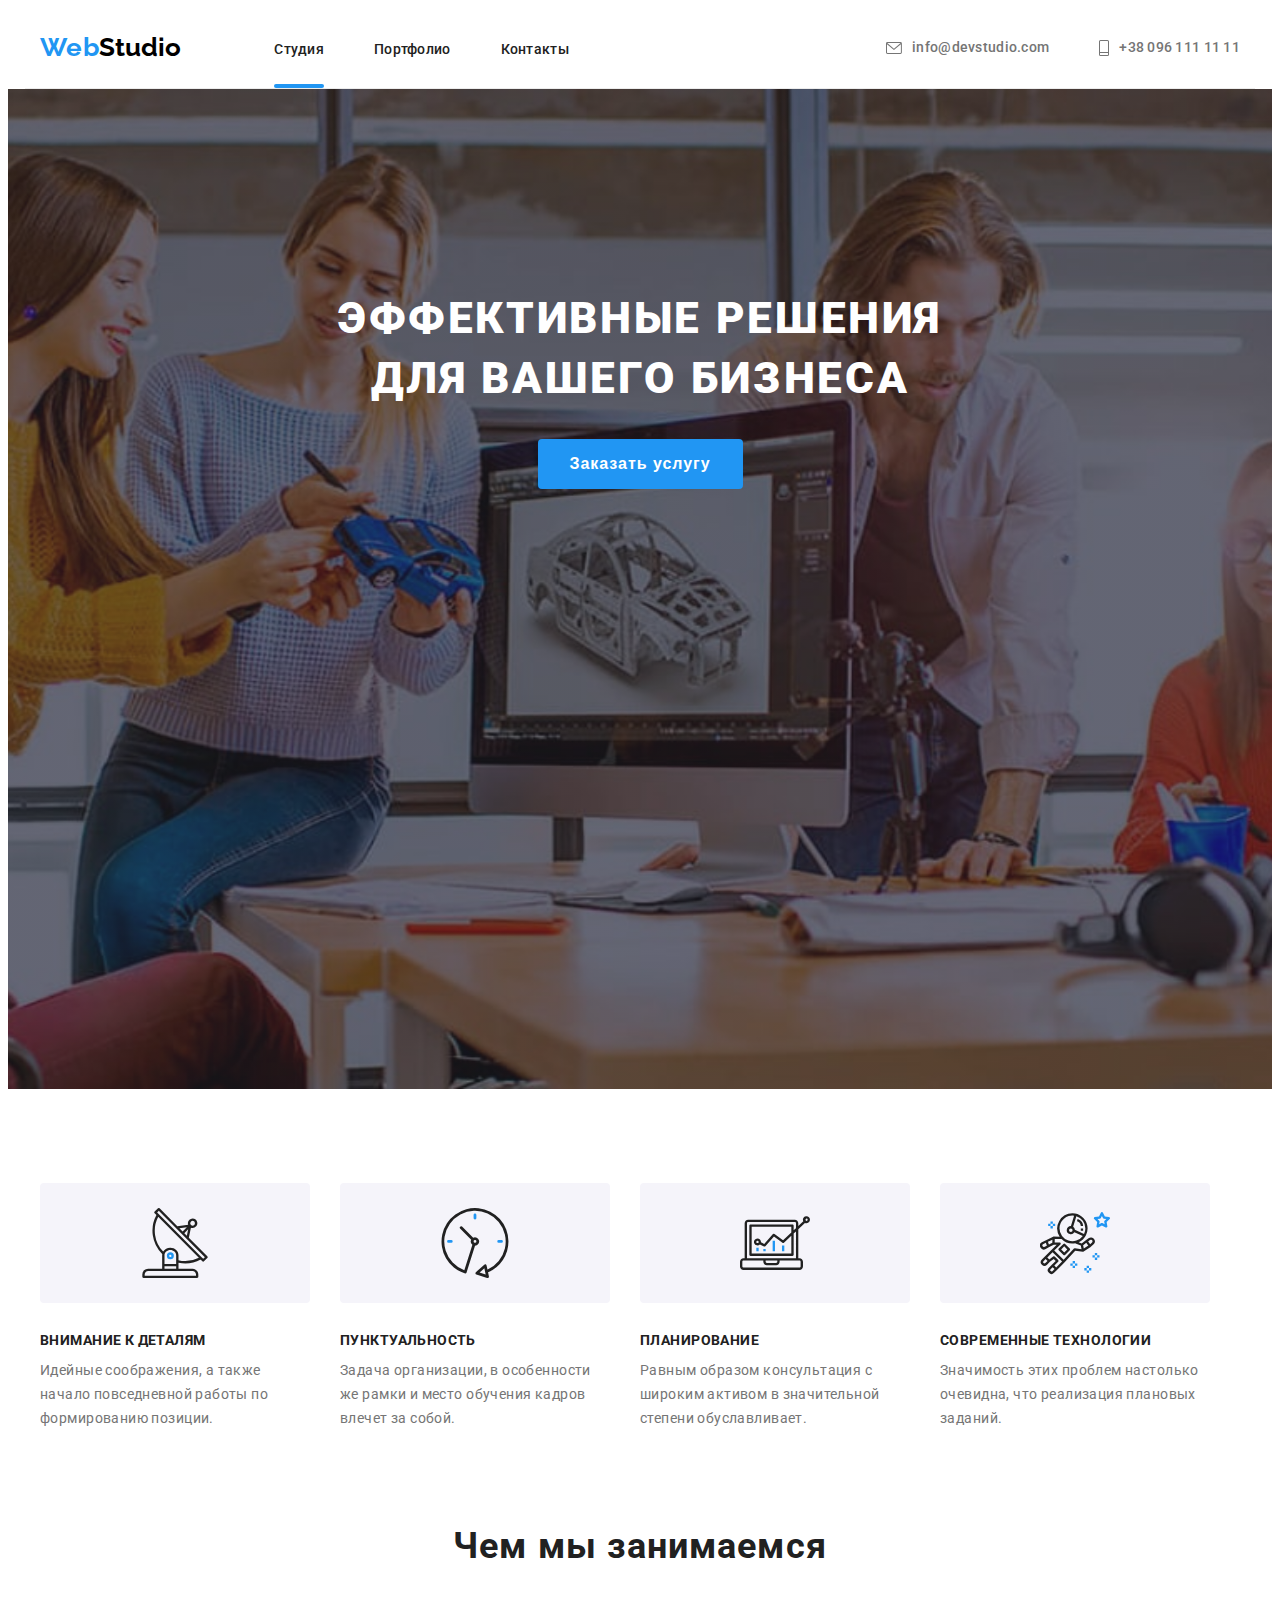
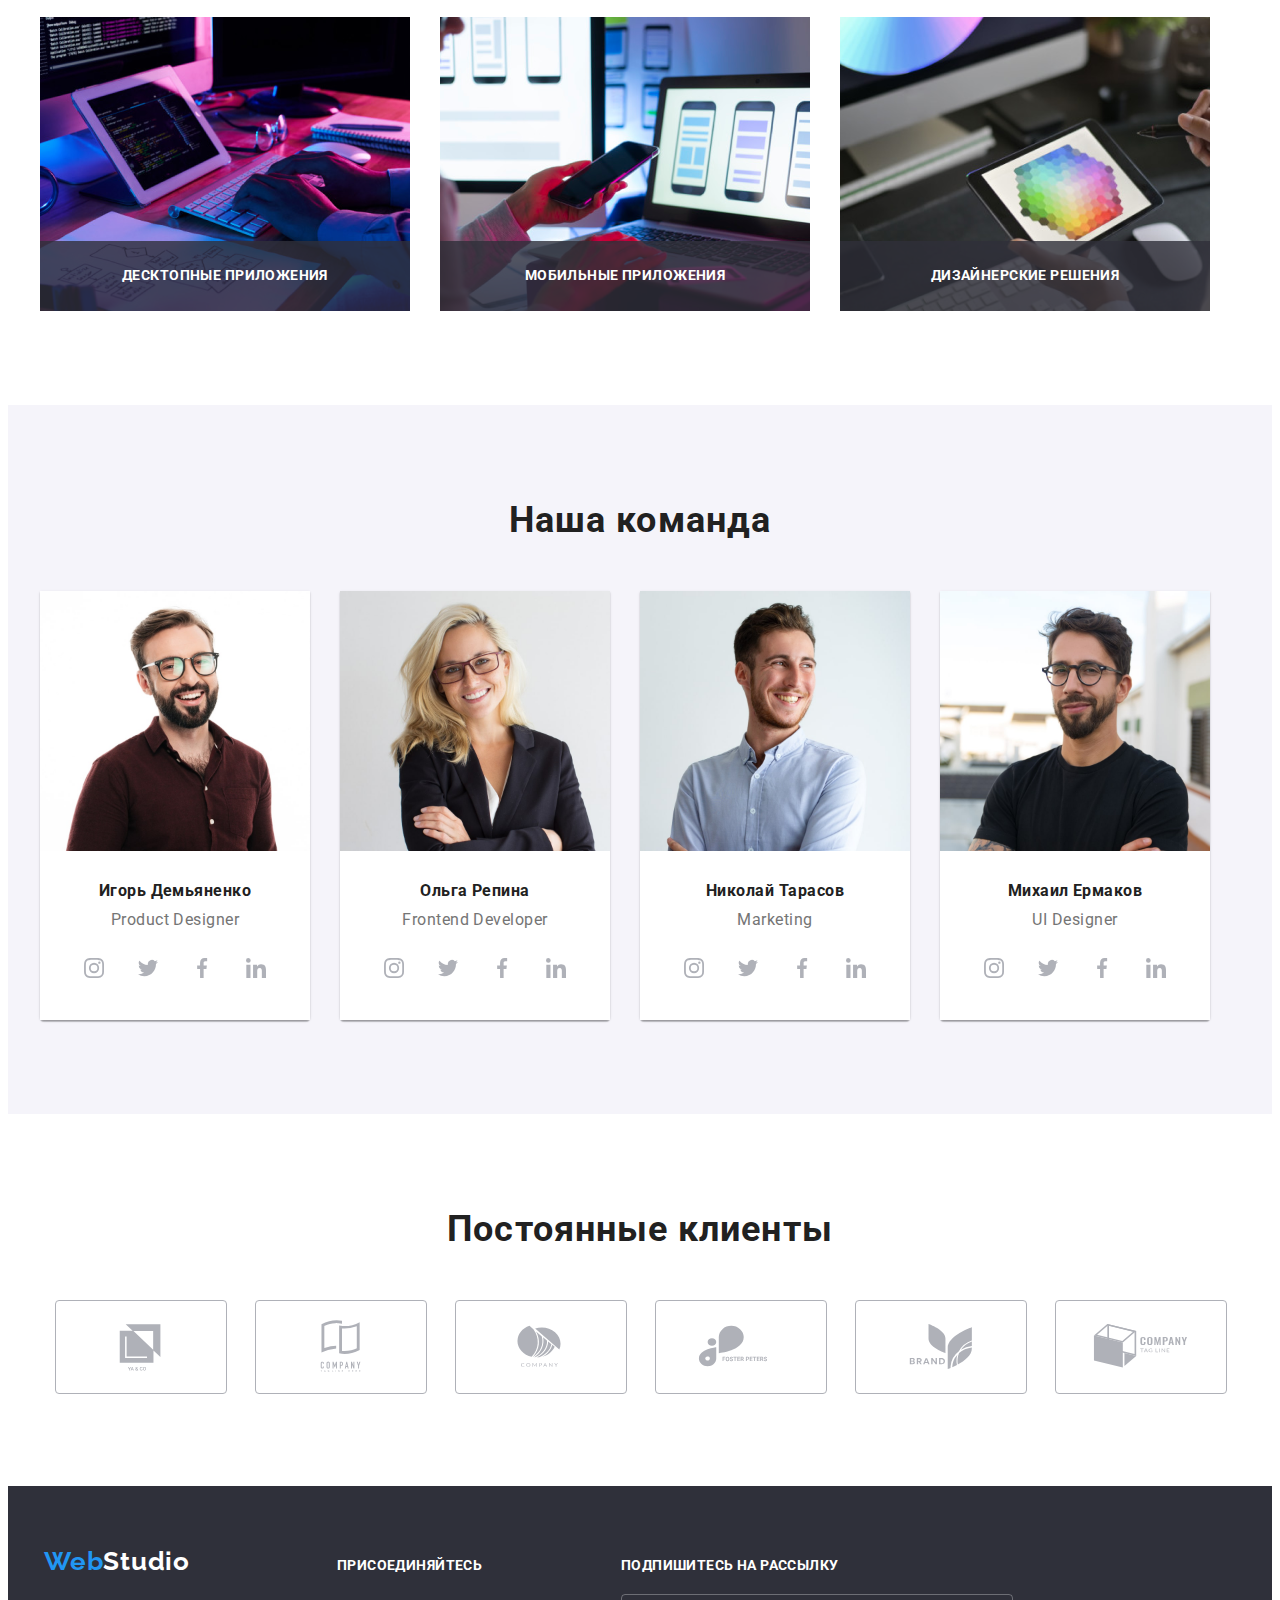
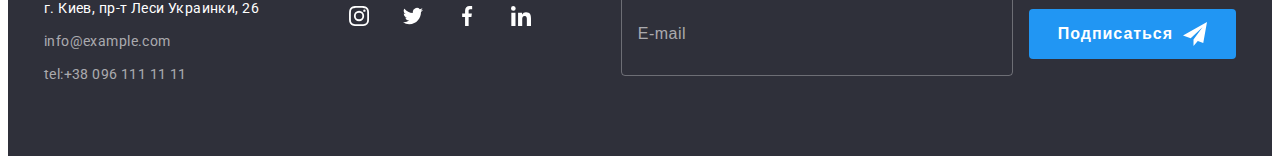
==== commit d2e4272f: "hw-7" ====
--- a/index.html
+++ b/index.html
@@ -22,10 +22,10 @@
     <header class="header">
       <div class="container header__container">
         <nav class="navigation">
-          <a href="" class="logo"><span class="logo-web">Web</span>Studio</a>
+          <a href="" class="logo"><span class="logo__web">Web</span>Studio</a>
           <ul class="site-nav">
             <li class="site-nav__item">
-              <a href="" class="site-nav__link  current">Студия</a>
+              <a href="" class="site-nav__link  site-nav-link__current">Студия</a>
             </li>
             <li class="site-nav__item">
               <a href="./portfolio.html" class="site-nav__link"
@@ -64,12 +64,12 @@
           Заказать услугу
         </button>
       </section>
-      <section class="section about">
+      <section class="section ">
         <div class="container">
           <h2 class="visually-hidden">galery</h2>
-          <ul class="about__list">
+          <ul class="about">
             <li class="about__item">
-              <div class="about__icon">
+              <div class="about__box">
                 <svg width="70" height="70">
                   <use href="imagas/icons.svg#icon-antenna"></use>
                 </svg>
@@ -81,7 +81,7 @@
               </p>
             </li>
             <li class="about__item">
-              <div class="about__icon">
+              <div class="about__box">
                 <svg width="70" height="70">
                   <use href="imagas/icons.svg#icon-clock"></use>
                 </svg>
@@ -93,7 +93,7 @@
               </p>
             </li>
             <li class="about__item">
-              <div class="about__icon">
+              <div class="about__box">
                 <svg width="70" height="70">
                   <use href="imagas/icons.svg#icon-diagram"></use>
                 </svg>
@@ -105,7 +105,7 @@
               </p>
             </li>
             <li class="about__item">
-              <div class="about__icon">
+              <div class="about__box">
                 <svg width="70" height="70">
                   <use href="imagas/icons.svg#icon-astronaut"></use>
                 </svg>
@@ -119,7 +119,7 @@
           </ul>
         </div>
       </section>
-      <section class="section section-works">
+      <section class="section section__no-padding-top">
         <div class="container">
           <h2 class="section__title">Чем мы занимаемся</h2>
           <ul class="works">
@@ -132,7 +132,7 @@
                 width="370"
                 height="294"
               />
-              <p class="work__text">Десктопные приложения</p>
+              <p class="works__text">Десктопные приложения</p>
             </li>
             <li class="works__item">
               <img
@@ -143,7 +143,7 @@
                 width="370"
                 height="294"
               />
-              <p class="work__text">Мобильные приложения</p>
+              <p class="works__text">Мобильные приложения</p>
             </li>
             <li class="works__item">
               <img
@@ -154,16 +154,16 @@
                 width="370"
                 height="294"
               />
-              <p class="work__text">Дизайнерские решения</p>
+              <p class="works__text">Дизайнерские решения</p>
             </li>
           </ul>
         </div>
       </section>
-      <section class="section section-team">
+      <section class="section section__other-background">
         <div class="container">
           <h2 class="section__title">Наша команда</h2>
           <ul class="team">
-            <li class="team__list">
+            <li class="team__item">
               <img
                 class="team__img"
                 src="./imagas/Игорь_Демьяненко.jpg"
@@ -175,31 +175,31 @@
               <div class="team__item-contens">
                 <h3 class="team__title">Игорь Демьяненко</h3>
                 <p class="team__text">Product Designer</p>
-                <ul class="team-socials">
-                  <li class="team-socials__list">
-                    <a class="team-socials__link" href="#">
-                      <svg class="team-socials__icon" width="20" height="20">
+                <ul class="socials">
+                  <li class="socials__list">
+                    <a class="socials__link" href="#">
+                      <svg class="socials__icon" width="20" height="20">
                         <use href="imagas/icons.svg#icon-instagram"></use>
                       </svg>
                     </a>
                   </li>
-                  <li class="team-socials__list">
-                    <a class="team-socials__link" href="#">
-                      <svg class="team-socials__icon" width="20" height="20">
+                  <li class="socials__list">
+                    <a class="socials__link" href="#">
+                      <svg class="socials__icon" width="20" height="20">
                         <use href="imagas/icons.svg#icon-twitter"></use>
                       </svg>
                     </a>
                   </li>
-                  <li class="team-socials__list">
-                    <a class="team-socials__link" href="#">
-                      <svg class="team-socials__icon" width="20" height="20">
+                  <li class="socials__list">
+                    <a class="socials__link" href="#">
+                      <svg class="socials__icon" width="20" height="20">
                         <use href="imagas/icons.svg#icon-facebook"></use>
                       </svg>
                     </a>
-                  </li>
-                  <li class="team-socials__list">
-                    <a class="team-socials__link" href="#">
-                      <svg class="team-socials__icon" width="20" height="20">
+                  
+                  <li class="socials__list">
+                    <a class="socials__link" href="#">
+                      <svg class="socials__icon" width="20" height="20">
                         <use href="imagas/icons.svg#icon-linkedin"></use>
                       </svg>
                     </a>
@@ -207,7 +207,7 @@
                 </ul>
               </div>
             </li>
-            <li class="team__list">
+            <li class="team__item">
               <img
                 class="team__img"
                 src="./imagas/Ольга_Репина-min.jpg"
@@ -218,31 +218,31 @@
               <div class="team__item-contens">
                 <h3 class="team__title">Ольга Репина</h3>
                 <p class="team__text">Frontend Developer</p>
-                <ul class="team-socials">
-                  <li class="team-socials__list">
-                    <a class="team-socials__link" href="#">
-                      <svg class="team-socials__icon" width="20" height="20">
+                <ul class="socials">
+                  <li class="socials__list">
+                    <a class="socials__link" href="#">
+                      <svg class="socials__icon" width="20" height="20">
                         <use href="imagas/icons.svg#icon-instagram"></use>
                       </svg>
                     </a>
                   </li>
-                  <li class="team-socials__list">
-                    <a class="team-socials__link" href="#">
-                      <svg class="team-socials__icon" width="20" height="20">
+                  <li class="socials__list">
+                    <a class="socials__link" href="#">
+                      <svg class="socials__icon" width="20" height="20">
                         <use href="imagas/icons.svg#icon-twitter"></use>
                       </svg>
                     </a>
                   </li>
-                  <li class="team-socials__list">
-                    <a class="team-socials__link" href="#">
-                      <svg class="team-socials__icon" width="20" height="20">
+                  <li class="socials__list">
+                    <a class="socials__link" href="#">
+                      <svg class="socials__icon" width="20" height="20">
                         <use href="imagas/icons.svg#icon-facebook"></use>
                       </svg>
                     </a>
                   </li>
-                  <li class="team-socials__list">
-                    <a class="team-socials__link" href="#">
-                      <svg class="team-socials__icon" width="20" height="20">
+                  <li class="socials__list">
+                    <a class="socials__link" href="#">
+                      <svg class="socials__icon" width="20" height="20">
                         <use href="imagas/icons.svg#icon-linkedin"></use>
                       </svg>
                     </a>
@@ -250,7 +250,7 @@
                 </ul>
               </div>
             </li>
-            <li class="team__list">
+            <li class="team__item">
               <img
                 class="team__img"
                 src="./imagas/Николай_Тарасов.jpg"
@@ -262,31 +262,31 @@
               <div class="team__item-contens">
                 <h3 class="team__title">Николай Тарасов</h3>
                 <p class="team__text">Marketing</p>
-                <ul class="team-socials">
-                  <li class="team-socials__list">
-                    <a class="team-socials__link" href="#">
-                      <svg class="team-socials__icon" width="20" height="20">
+                <ul class="socials">
+                  <li class="socials__list">
+                    <a class="socials__link" href="#">
+                      <svg class="socials__icon" width="20" height="20">
                         <use href="imagas/icons.svg#icon-instagram"></use>
                       </svg>
                     </a>
                   </li>
-                  <li class="team-socials__list">
-                    <a class="team-socials__link" href="#">
-                      <svg class="team-socials__icon" width="20" height="20">
+                  <li class="socials__list">
+                    <a class="socials__link" href="#">
+                      <svg class="socials__icon" width="20" height="20">
                         <use href="imagas/icons.svg#icon-twitter"></use>
                       </svg>
                     </a>
                   </li>
-                  <li class="team-socials__list">
-                    <a class="team-socials__link" href="#">
-                      <svg class="team-socials__icon" width="20" height="20">
+                  <li class="socials__list">
+                    <a class="socials__link" href="#">
+                      <svg class="socials__icon" width="20" height="20">
                         <use href="imagas/icons.svg#icon-facebook"></use>
                       </svg>
                     </a>
                   </li>
-                  <li class="team-socials__list">
-                    <a class="team-socials__link" href="#">
-                      <svg class="team-socials__icon" width="20" height="20">
+                  <li class="socials__list">
+                    <a class="socials__link" href="#">
+                      <svg class="socials__icon" width="20" height="20">
                         <use href="imagas/icons.svg#icon-linkedin"></use>
                       </svg>
                     </a>
@@ -294,7 +294,7 @@
                 </ul>
               </div>
             </li>
-            <li class="team__list">
+            <li class="team__item">
               <img
                 class="team__img"
                 src="./imagas/Михаил_Ермаков.jpg"
@@ -305,31 +305,31 @@
               <div class="team__item-contens">
                 <h3 class="team__title">Михаил Ермаков</h3>
                 <p class="team__text">UI Designer</p>
-                <ul class="team-socials">
-                  <li class="team-socials__list">
-                    <a class="team-socials__link" href="#">
-                      <svg class="team-socials__icon" width="20" height="20">
+                <ul class="socials">
+                  <li class="socials__list">
+                    <a class="socials__link" href="#">
+                      <svg class="socials__icon" width="20" height="20">
                         <use href="imagas/icons.svg#icon-instagram"></use>
                       </svg>
                     </a>
                   </li>
-                  <li class="team-socials__list">
-                    <a class="team-socials__link" href="#">
-                      <svg class="team-socials__icon" width="20" height="20">
+                  <li class="socials__list">
+                    <a class="socials__link" href="#">
+                      <svg class="socials__icon" width="20" height="20">
                         <use href="imagas/icons.svg#icon-twitter"></use>
                       </svg>
                     </a>
                   </li>
-                  <li class="team-socials__list">
-                    <a class="team-socials__link" href="#">
-                      <svg class="team-socials__icon" width="20" height="20">
+                  <li class="socials__list">
+                    <a class="socials__link" href="#">
+                      <svg class="socials__icon" width="20" height="20">
                         <use href="imagas/icons.svg#icon-facebook"></use>
                       </svg>
                     </a>
                   </li>
-                  <li class="team-socials__list">
-                    <a class="team-socials__link" href="#">
-                      <svg class="team-socials__icon" width="20" height="20">
+                  <li class="socials__list">
+                    <a class="socials__link" href="#">
+                      <svg class="socials__icon" width="20" height="20">
                         <use href="imagas/icons.svg#icon-linkedin"></use>
                       </svg>
                     </a>
@@ -340,48 +340,48 @@
           </ul>
         </div>
       </section>
-      <section class="section clients">
+      <section class="section">
         <div class="container">
           <h2 class="section__title">Постоянные клиенты</h2>
           <ul class="clients">
-            <li class="clients__list">
+            <li class="clients__item">
               <a class="clients__link" href="">
-                <svg class="icon-client-svg" width="106" height="60">
+                <svg class="clients__icon" width="106" height="60">
                   <use href="./imagas/icons.svg#icon-logo-one"></use>
                 </svg>
               </a>
             </li>
-            <li class="clients__list">
+            <li class="clients__item">
               <a class="clients__link" href="">
-                <svg class="icon-client-svg" width="106" height="60">
+                <svg class="clients__icon" width="106" height="60">
                   <use href="./imagas/icons.svg#icon-logo-two"></use>
                 </svg>
               </a>
             </li>
-            <li class="clients__list">
+            <li class="clients__item">
               <a class="clients__link" href="">
-                <svg class="icon-client-svg" width="106" height="60">
+                <svg class="clients__icon" width="106" height="60">
                   <use href="./imagas/icons.svg#icon-logo-three"></use>
                 </svg>
               </a>
             </li>
-            <li class="clients__list">
+            <li class="clients__item">
               <a class="clients__link" href="">
-                <svg class="icon-client-svg" width="106" height="60">
+                <svg class="clients__icon" width="106" height="60">
                   <use href="./imagas/icons.svg#icon-logo-four"></use>
                 </svg>
               </a>
             </li>
-            <li class="clients__list">
+            <li class="clients__item">
               <a class="clients__link" href="">
-                <svg class="icon-client-svg" width="106" height="60">
+                <svg class="clients__icon" width="106" height="60">
                   <use href="./imagas/icons.svg#icon-logo-five"></use>
                 </svg>
               </a>
             </li>
-            <li class="clients__list">
+            <li class="clients__item">
               <a class="clients__link" href="">
-                <svg class="icon-client-svg" width="106" height="60">
+                <svg class="clients__icon" width="106" height="60">
                   <use href="./imagas/icons.svg#icon-logo-sex"></use>
                 </svg>
               </a>
@@ -395,7 +395,7 @@
         <div class="footer-contact">
           <div class="logo-item">
             <a href="" class="logo-footer"
-              ><span class="logo-web">Web</span>Studio</a
+              ><span class="logo__web">Web</span>Studio</a
             >
           </div>
           <address>
@@ -416,31 +416,31 @@
         </div>
         <div class="footer-social">
           <p class="footer-social__text">присоединяйтесь</p>
-          <ul class="team-socials">
-            <li class="team-socials__list">
-              <a class="team-socials__link icon-link-footer" href="#">
-                <svg class="team-socials__icon" width="20" height="20">
+          <ul class="socials">
+            <li class="socials__list">
+              <a class="socials__link icon-link-footer" href="#">
+                <svg class="socials__icon" width="20" height="20">
                   <use href="imagas/icons.svg#icon-instagram"></use>
                 </svg>
               </a>
             </li>
-            <li class="team-socials__list">
-              <a class="team-socials__link icon-link-footer" href="#">
-                <svg class="team-socials__icon" width="20" height="20">
+            <li class="socials__list">
+              <a class="socials__link icon-link-footer" href="#">
+                <svg class="socials__icon" width="20" height="20">
                   <use href="imagas/icons.svg#icon-twitter"></use>
                 </svg>
               </a>
             </li>
-            <li class="team-socials__list">
-              <a class="team-socials__link icon-link-footer" href="#">
-                <svg class="team-socials__icon" width="20" height="20">
+            <li class="socials__list">
+              <a class="socials__link icon-link-footer" href="#">
+                <svg class="socials__icon" width="20" height="20">
                   <use href="imagas/icons.svg#icon-facebook"></use>
                 </svg>
               </a>
             </li>
-            <li class="team-socials__list">
-              <a class="team-socials__link icon-link-footer" href="#">
-                <svg class="team-socials__icon" width="20" height="20">
+            <li class="socials__list">
+              <a class="socials__link icon-link-footer" href="#">
+                <svg class="socials__icon" width="20" height="20">
                   <use href="imagas/icons.svg#icon-linkedin"></use>
                 </svg>
               </a>
--- a/css/main.css
+++ b/css/main.css
@@ -106,7 +106,7 @@
   padding-bottom: 25px;
 }
 
-.logo-web {
+.logo__web {
   font-family: Raleway;
   font-weight: 700;
   font-size: 26px;
@@ -145,18 +145,18 @@
   background-color: var(--butoon-hover);
 }
 
-.button-list {
+.button {
   display: flex;
   justify-content: center;
   align-items: center;
   margin-bottom: 50px;
 }
 
-.item-btn + .item-btn {
+.button__item + .button__item {
   margin-left: 8px;
 }
 
-.btn-text {
+.button__text {
   font-weight: 500;
   font-size: 16px;
   line-height: 1.6;
@@ -167,8 +167,8 @@
   transition: color 250ms cubic-bezier(0.4, 0, 0.2, 1), background-color 250ms cubic-bezier(0.4, 0, 0.2, 1);
 }
 
-.btn-text:hover,
-.btn-text:focus {
+.button__text:hover,
+.button__text:focus {
   transition: color 250ms cubic-bezier(0.4, 0, 0.2, 1), background-color 250ms cubic-bezier(0.4, 0, 0.2, 1), box-shadow 250ms cubic-bezier(0.4, 0, 0.2, 1);
   color: var(--primary-white-color);
   background-color: var(--accent-color);
@@ -402,13 +402,6 @@
   margin-bottom: 20px;
 }
 
-.icon-footer {
-  width: 44px;
-  height: 44px;
-  border-radius: 50%;
-  background-color: rgba(255, 255, 255, 0.1);
-  transition: background-color 250ms cubic-bezier(0.4, 0, 0.2, 1);
-}
 
 .container-footer {
   display: flex;
@@ -506,7 +499,7 @@
   transition: color 250ms cubic-bezier(0.4, 0, 0.2, 1);
 }
 
-.site-nav__link.current::after {
+.site-nav__link.site-nav-link__current::after {
   content: '';
   left: 0;
   bottom: -31px;
@@ -561,7 +554,7 @@
   margin-bottom: 30px;
 }
 
-.about__icon {
+.about__box {
   background-color: var(--button-color);
   height: 120px;
   border-radius: 4px;
@@ -571,7 +564,7 @@
   margin-bottom: 30px;
 }
 
-.about__list {
+.about {
   display: flex;
 }
 
@@ -603,7 +596,7 @@
   color: var(--title-text-color);
 }
 
-.section-works {
+.section__no-padding-top {
   padding-top: 0;
 }
 
@@ -620,7 +613,7 @@
   position: relative;
 }
 
-.work__text {
+.works__text {
   font-weight: bold;
   font-size: 14px;
   line-height: 1.14;
@@ -638,16 +631,16 @@
   color: var(--primary-white-color);
 }
 
-.team-socials {
-  display: flex;
-  justify-content: center;
-}
-
-.team-socials__list + .team-socials__list {
+.socials {
+  display: flex;
+  justify-content: center;
+}
+
+.socials__list + .socials__list {
   margin-left: 10px;
 }
 
-.team-socials__link {
+.socials__link {
   display: flex;
   align-items: center;
   justify-content: center;
@@ -658,7 +651,7 @@
   transition: fill 250ms cubic-bezier(0.4, 0, 0.2, 1), background-color 250ms cubic-bezier(0.4, 0, 0.2, 1);
 }
 
-.team-socials__list {
+.socials__list {
   width: 44px;
   height: 44px;
 }
@@ -667,14 +660,14 @@
   fill: var(--primary-white-color);
 }
 
-.team-socials__link:hover,
-.team-socials__link:focus {
+.socials__link:hover,
+.socials__link:focus {
   background-color: var(--accent-color);
   fill: var(--primary-white-color);
   transition: fill 250ms cubic-bezier(0.4, 0, 0.2, 1);
 }
 
-.team__list {
+.team__item {
   box-shadow: var(--box-shadow-team);
   border-radius: 0px 0px 4px 4px;
 }
@@ -683,7 +676,7 @@
   display: flex;
 }
 
-.team__list + .team__list{
+.team__item + .team__item{
   margin-left: 30px;
 }
 
@@ -693,7 +686,7 @@
   background-color: var(--primary-white-color);
 }
 
-.section-team {
+.section__other-background {
   background-color: var(--button-color);
 }
 
@@ -721,7 +714,7 @@
   justify-content: center;
 }
 
-.clients__list {
+.clients__item {
   width: 170px;
   height: 92px;
 }
@@ -738,7 +731,7 @@
   transition: fill 250ms cubic-bezier(0.4, 0, 0.2, 1), border 250ms cubic-bezier(0.4, 0, 0.2, 1);
 }
 
-.clients__list + .clients__list {
+.clients__item + .clients__item {
   margin-left: 30px;
 }
 
@@ -749,14 +742,14 @@
   transition: border-color 250ms cubic-bezier(0.4, 0, 0.2, 1), fill 250ms cubic-bezier(0.4, 0, 0.2, 1);
 }
 
-.content-list {
+.content {
   display: flex;
   margin-left: -30px;
   flex-wrap: wrap;
   margin-bottom: -30px;
 }
 
-.content-item {
+.content__item {
   width: calc(100% / 3 - 30px);
   margin-left: 30px;
   margin-bottom: 30px;
@@ -765,19 +758,19 @@
   border-right: 1px solid var(--border-color);
 }
 
-.content-img {
+.content__img {
   max-width: 100%;
   height: auto;
 }
 
-.item-content {
+.content__list {
   padding-top: 20px;
   padding-bottom: 20px;
   padding-left: 24px;
   padding-right: 24px;
 }
 
-.content-title {
+.content__title {
   font-weight: 700;
   font-size: 18px;
   line-height: 2;
@@ -786,28 +779,28 @@
   margin-bottom: 4px;
 }
 
-.content-text {
+.content__text {
   font-size: 16px;
   line-height: 1.9;
   letter-spacing: 0.03em;
   color: var(--title-text-color);
 }
 
-.box-overlay {
+.content__overlay {
   position: relative;
   overflow: hidden;
 }
 
-.content-link:focus,
-.content-link:hover,
-.content-link:hover .overlay,
-.content-link:focus .overlay {
+.content__link:focus,
+.content__link:hover,
+.content__link:hover .content__overlay-item,
+.content__link:focus .content__overlay-item {
   display: block;
   transform: translateY(0);
   box-shadow: 0px 1px 1px rgba(0, 0, 0, 0.12), 0px 4px 4px rgba(0, 0, 0, 0.06), 1px 4px 6px rgba(0, 0, 0, 0.16);
 }
 
-.overlay {
+.content__overlay-item {
   position: absolute;
   top: 0;
   left: 0;
@@ -818,7 +811,7 @@
   transition: 250ms cubic-bezier(0.4, 0, 0.2, 1);
 }
 
-.overlay-text {
+.content__overlay-text {
   position: absolute;
   padding: 30px;
   font-size: 18px;
